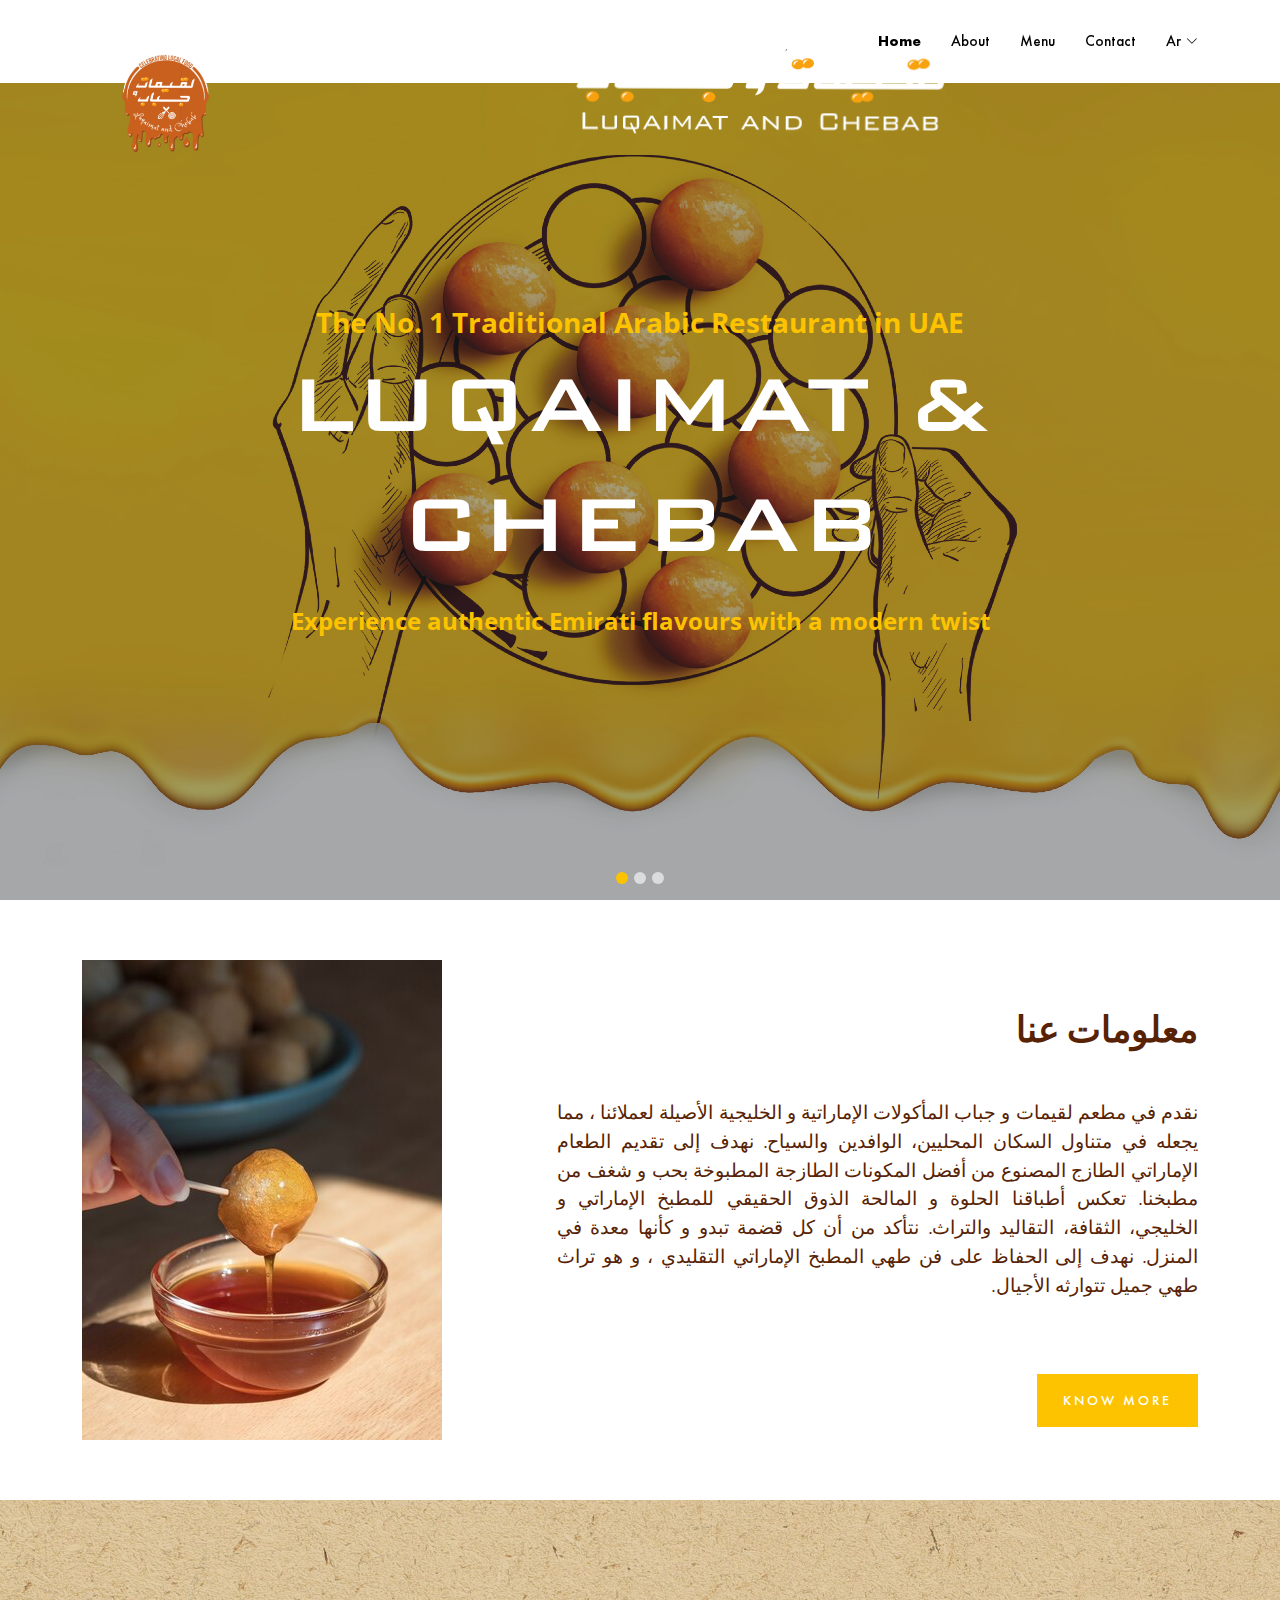
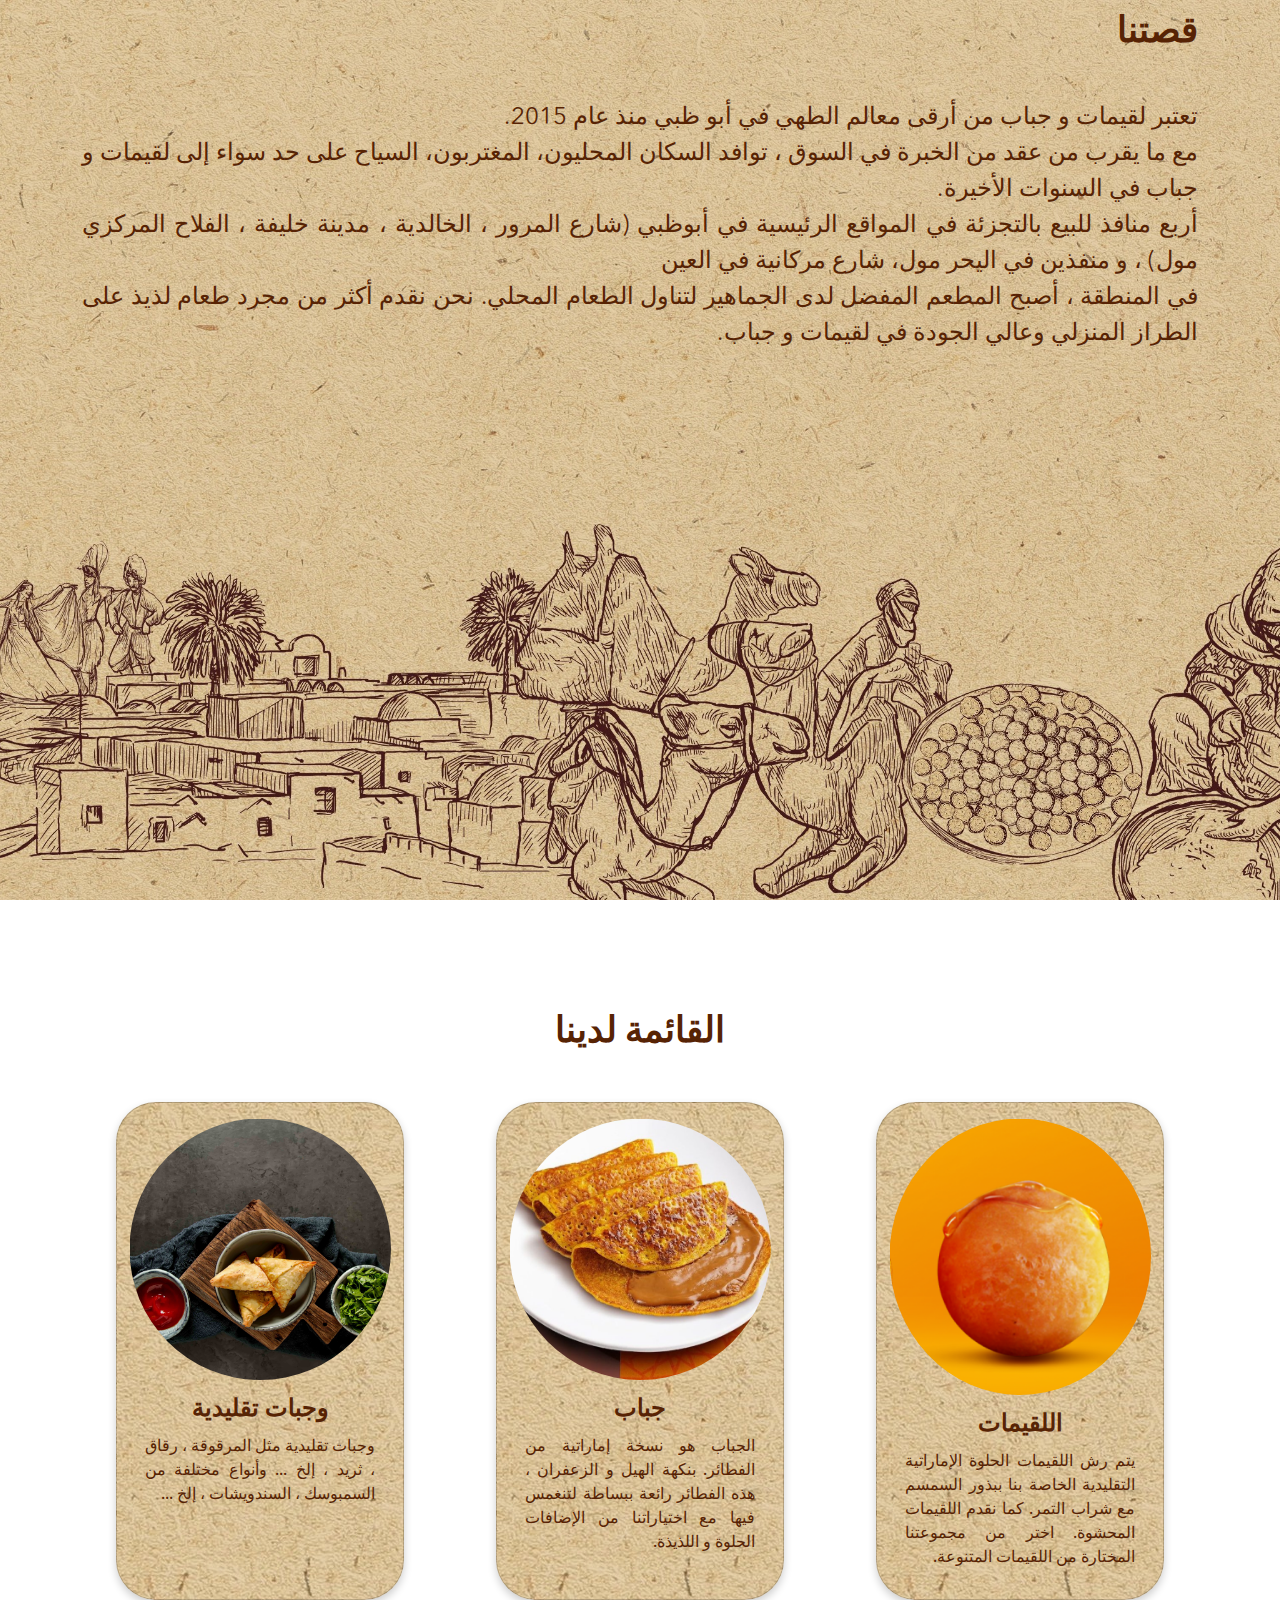
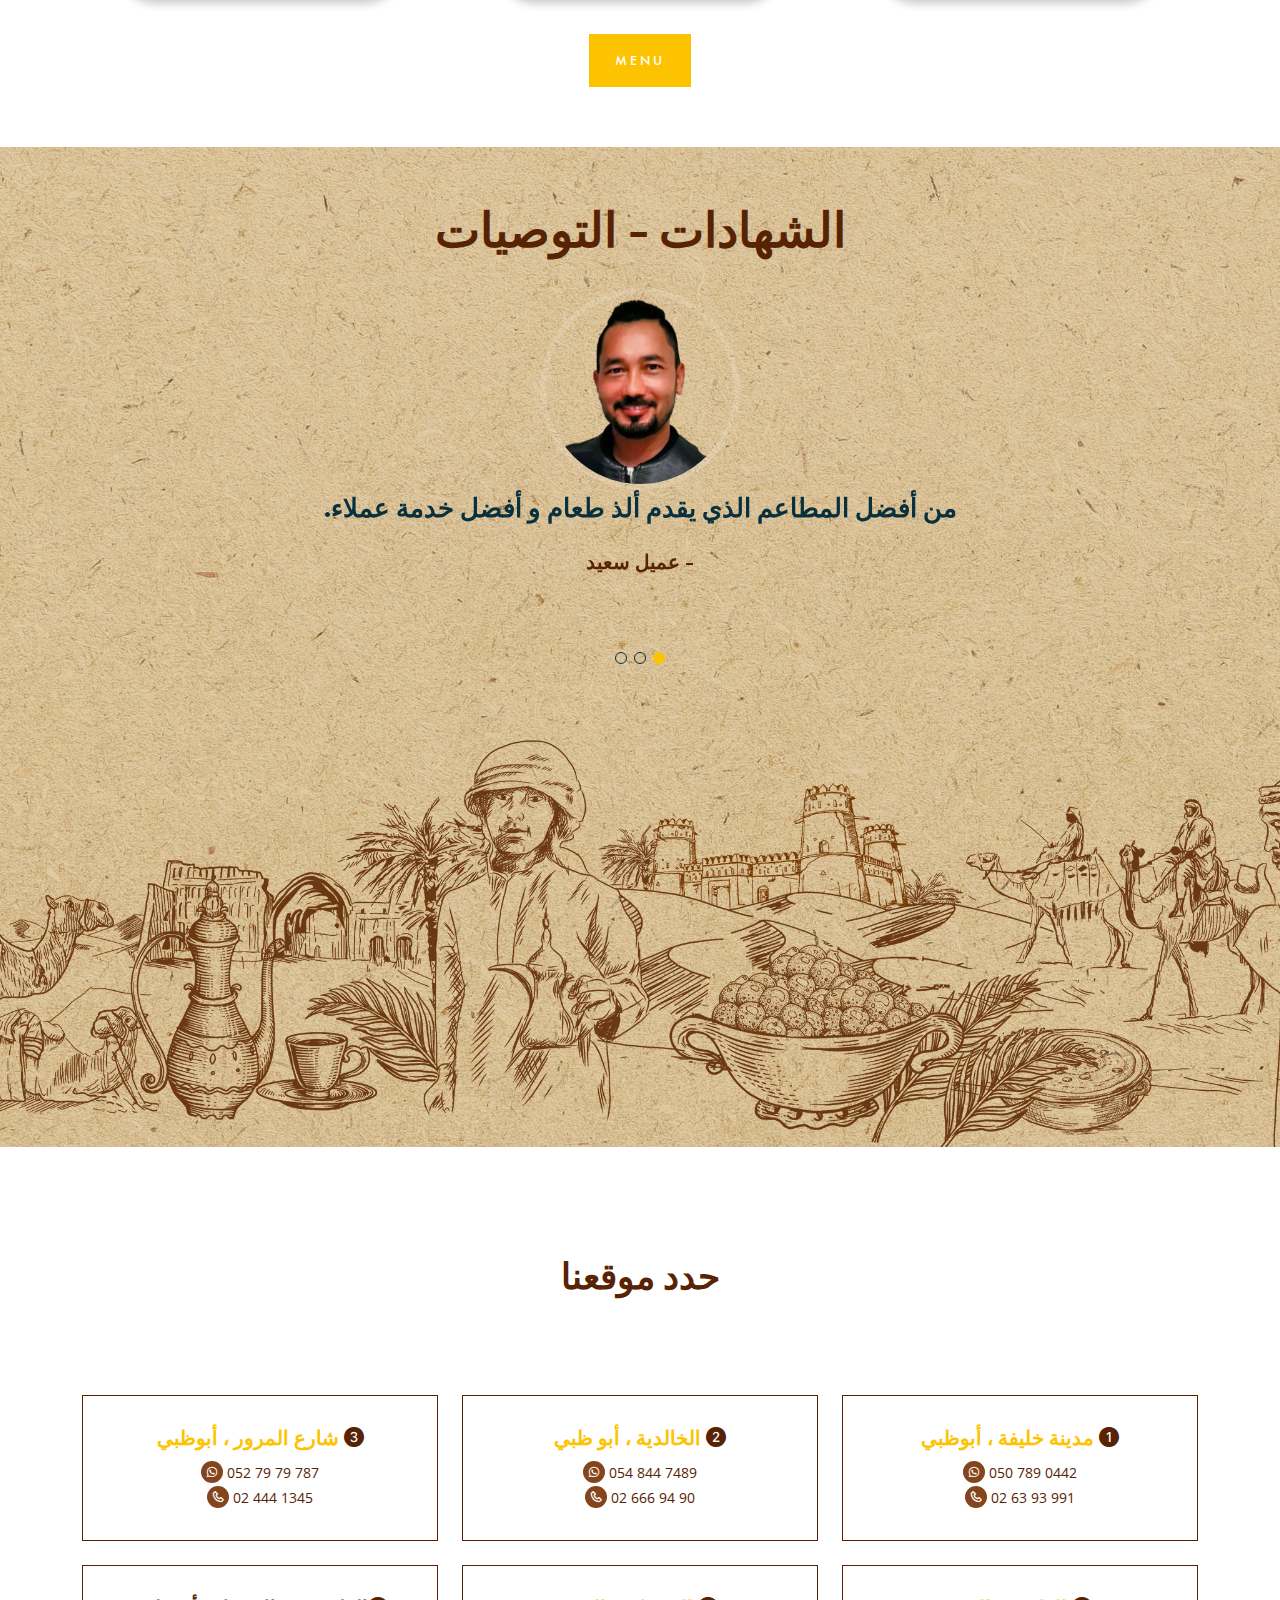
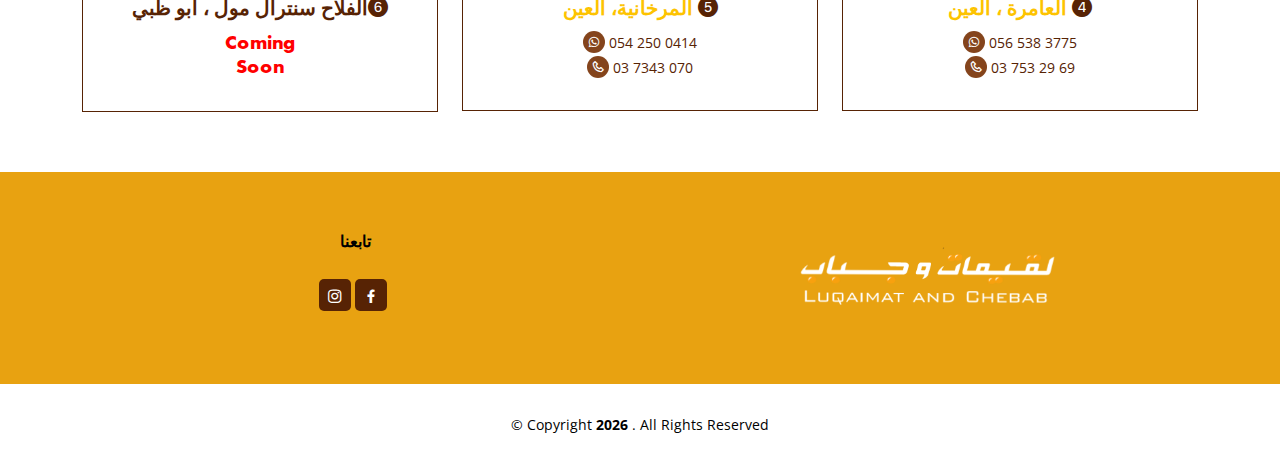
==== ar/index.html @ 60b5b709 "Add files via upload" ====
<!DOCTYPE html>
<html lang="en">

<head>
  <meta charset="utf-8">
  <meta content="width=device-width, initial-scale=1.0" name="viewport">

  <title>LUQAIMAT & CHEBAB</title>
  <meta content="" name="description">
  <meta content="" name="keywords">

  <!-- Favicons -->
  <link href="../assets/img/logo.png" rel="icon">
  <link href="../assets/img/logo.png" rel="apple-touch-icon">

  <!-- Google Fonts -->
  <link rel="stylesheet" href="../assets/css/font-awesome.min.css" type="text/css">
  <link href="https://fonts.googleapis.com/css?family=Open+Sans:300,300i,400,400i,600,600i,700,700i|Raleway:300,300i,400,400i,500,500i,600,600i,700,700i|Poppins:300,300i,400,400i,500,500i,600,600i,700,700i" rel="stylesheet">
  <link href="https://fonts.googleapis.com/css2?family=Great+Vibes&amp;display=swap" rel="stylesheet">
  <link rel="stylesheet" href="../assets/css/stylesheet.css" type="text/css">

  <!-- Vendor CSS Files -->
  <link href="../assets/vendor/animate.css/animate.min.css" rel="stylesheet">
  <link href="../assets/vendor/bootstrap/css/bootstrap.min.css" rel="stylesheet">
  <link href="../assets/vendor/bootstrap-icons/bootstrap-icons.css" rel="stylesheet">
  <link href="../assets/vendor/boxicons/css/boxicons.min.css" rel="stylesheet">
  <link href="../assets/vendor/glightbox/css/glightbox.min.css" rel="stylesheet">
  <link href="../assets/vendor/remixicon/remixicon.css" rel="stylesheet">
  <link href="../assets/vendor/swiper/swiper-bundle.min.css" rel="stylesheet">

  <!-- Template Main CSS File -->
  <link href="../assets/css/style.css" rel="stylesheet">


</head>

<body>

  <!-- ======= Header ======= -->
  <header id="header" class="fixed-top d-flex align-items-center">
    <div class="container d-flex align-items-center">

      <!--<h1 class="logo me-auto"><a href="index.html">Sailor</a></h1>
       Uncomment below if you prefer to use an image logo -->
      <a href="index.html" class="logo me-auto"><img src="../assets/img/logo.png" alt="" class="img-fluid"></a>
      <a href="index.html" class="logo logo-scroll me-auto"><img src="../assets/img/log2.png" alt="" class="img-fluid"></a>

      <nav id="navbar" class="navbar">
        <ul>
          <li><a class="nav-link scrollto active" href="#hero">Home</a></li>

          
          <li><a class="nav-link scrollto" href="#about">About</a></li>
          <li><a class="nav-link scrollto" href="#menu">Menu</a></li>
          <li><a class="nav-link scrollto" href="#contact">Contact</a></li>
          <li class="dropdown"><a href="#"><span>Ar</span> <i class="bi bi-chevron-down"></i></a>
            <ul>
              <li><a class="nav-link scrollto" href="../index.html">En</a></li>
              <!--<li><a class="nav-link scrollto" href="team.html">Team</a></li>
              <li><a class="nav-link scrollto" href="testimonials.html">Testimonials</a></li>

              <li class="dropdown"><a href="#"><span>Deep Drop Down</span> <i class="bi bi-chevron-right"></i></a>
                <ul>
                  <li><a class="nav-link scrollto" href="#">Deep Drop Down 1</a></li>
                  <li><a class="nav-link scrollto" href="#">Deep Drop Down 2</a></li>
                  <li><a class="nav-link scrollto" href="#">Deep Drop Down 3</a></li>
                  <li><a class="nav-link scrollto" href="#">Deep Drop Down 4</a></li>
                  <li><a class="nav-link scrollto" href="#">Deep Drop Down 5</a></li>
                </ul>
              </li>-->
            </ul>
          </li>

        </ul>
        <i class="bi bi-list mobile-nav-toggle"></i>
      </nav><!-- .navbar -->

    </div>
  </header><!-- End Header -->

  <!-- ======= Hero Section ======= -->
  <section id="hero">
    <div id="heroCarousel" data-bs-interval="5000" class="carousel slide carousel-fade" data-bs-ride="carousel">

      <ol class="carousel-indicators" id="hero-carousel-indicators"></ol>

      <div class="carousel-inner" role="listbox">

        <!-- Slide 1 -->
        <div class="carousel-item active" style="background-image: url(../assets/img/slide/slide-1.jpg)">
          <div class="carousel-container">
            <div class="container">
               <p class="animate__animated animate__fadeInUp p1">The No. 1 Traditional Arabic Restaurant in UAE</p>
              <h2 class="animate__animated animate__fadeInDown"  style="font-family: 'BankGothic Bold',sans-serif; font-weight:bolder;">LUQAIMAT & CHEBAB</h2>
              <p class="animate__animated animate__fadeInUp">Experience authentic Emirati flavours with a modern twist</p>
              <!--<h2 class="add text-center" style="font-size: 2.5rem; font-weight:bolder;">الاحتفال بالطعام المحلي<br>Celeberating the Local Food</h2>-->
            </div>
          </div>
        </div>

        <!-- Slide 2 -->
        <div class="carousel-item" style="background-image: url(../assets/img/slide/slide-2.jpg)">
          <div class="carousel-container">
            <div class="container">
               <p class="animate__animated animate__fadeInUp p1">The No.1 Traditional Sweet Destination in UAE</p>
               <h2 class="animate__animated animate__fadeInDown"  style="font-family: 'BankGothic Bold',sans-serif; font-weight:bolder;">LUQAIMAT & CHEBAB</h2>
              <p class="animate__animated animate__fadeInUp">Celebrate Local Food, every day</p>
              <!--<h2 class="add text-center" style="font-size: 2.5rem; font-weight:bolder; color: #d1560d;">الاحتفال بالطعام المحلي<br>Celeberating the Local Food</h2>-->
            </div>
          </div>
        </div>

        <!-- Slide 3 -->
        <div class="carousel-item" style="background-image: url(../assets/img/slide/slide-3.jpg)">
          <div class="carousel-container">
            <div class="container">
               <p class="animate__animated animate__fadeInUp p1">The No. 1 Traditional Arabic Restaurant in UAE</p>
              <h2 class="animate__animated animate__fadeInDown"  style="font-family: 'BankGothic Bold',sans-serif; font-weight:bolder;">LUQAIMAT & CHEBAB</h2>
              <p class="animate__animated animate__fadeInUp">Bite into the UAE’s delicious culinary treasures in a friendly and authentic ambience</p>
              <!--<h2 class="add" style="font-size: 2.5rem; font-weight:bolder;">الاحتفال بالطعام المحلي<br>Celeberating the Local Food</h2>-->
            </div>
          </div>
        </div>

      </div>

      <!--<a class="carousel-control-prev" href="#heroCarousel" role="button" data-bs-slide="prev">
        <span class="carousel-control-prev-icon bi bi-chevron-left" aria-hidden="true"></span>
      </a>

      <a class="carousel-control-next" href="#heroCarousel" role="button" data-bs-slide="next">
        <span class="carousel-control-next-icon bi bi-chevron-right" aria-hidden="true"></span>
      </a>-->

    </div>
  </section><!-- End Hero -->

  <main id="main">


    <!-- ======= About Section ======= -->
    <section id="about" class="about">
      <div class="container">

        <div class="row content">
          
          <div class="image col-xl-5 d-flex align-items-stretch justify-content-center justify-content-lg-start" data-aos="fade-right" data-aos-delay="100"><img src="../assets/img/che.jpg"></div>
          <div class="col-lg-7" dir="rtl">
            <h2 class="secondry">معلومات عنا</h2>
            <h3></h3>
            <p class="font-Av mb-5">
              نقدم في مطعم لقيمات و جباب المأكولات الإماراتية و الخليجية الأصيلة لعملائنا ، مما يجعله في متناول السكان المحليين، الوافدين والسياح. نهدف إلى تقديم الطعام الإماراتي الطازج المصنوع من أفضل المكونات الطازجة المطبوخة بحب و شغف من مطبخنا. تعكس أطباقنا الحلوة و المالحة الذوق الحقيقي للمطبخ الإماراتي و الخليجي، الثقافة، التقاليد والتراث. نتأكد من أن كل قضمة تبدو و كأنها معدة في المنزل. نهدف إلى الحفاظ على فن طهي المطبخ الإماراتي التقليدي ، و هو تراث طهي جميل تتوارثه الأجيال.
            </p>
            <br>
            <div class="story-btn"><a href="about.html" class="btn btn-primary">Know More</a></div>
          </div>
        </div>

      </div>
    </section><!-- End About Section -->
        <!-- ======= About Section ======= -->
    <section id="story" class="about">
      <div class="container">

        <div class="row content" style="font-family: 'Avenir Next LT Pro' !important;">
          
         
          <div class="col-lg-12" dir="rtl">
            <h2 class="secondry">قصتنا </h2>
            <h3></h3>
            <p class="font-Av" >
              تعتبر لقيمات و جباب من أرقى معالم الطهي في أبو ظبي منذ عام 2015. 
            </p>
            <p class="font-Av" >
              مع ما يقرب من عقد من الخبرة في السوق ، توافد السكان المحليون، المغتربون، السياح على حد سواء إلى لقيمات و جباب في السنوات الأخيرة. 
            </p>
            <p class="font-Av" >
              أربع منافذ للبيع بالتجزئة في المواقع الرئيسية في أبوظبي (شارع المرور ، الخالدية ، مدينة خليفة ، الفلاح المركزي مول) ، و منفذين في اليحر مول، شارع مركانية في العين
            </p>
            <p class="font-Av mb-5 last" >
              في المنطقة ، أصبح المطعم المفضل لدى الجماهير لتناول الطعام المحلي. نحن نقدم أكثر من مجرد طعام لذيذ على الطراز المنزلي وعالي الجودة في لقيمات و جباب. 
            </p>
          </div>
        </div>

      </div>
    </section><!-- End About Section -->

    

    <!-- ======= Services Section ======= -->
    <section id="menu" class="menu">
      <div class="container">

        <div class="row content text-center" dir="rtl">
          <h2 class="secondry text-center">القائمة لدينا</h2>
          <div class="card col-lg-4 col-md-6 " style="width: 18rem;margin-top:3%;margin-bottom:3%;text-align: justify; text-justify: inter-word;background: url('../assets/img/cbg.jpg');">
                        <img src="../assets/img/l2.png" class="card-img-top" alt="...">
                        <div class="card-body">
                            <h5 class="primary-title card-title">اللقيمات</h5>
                            <p class="card-text">يتم رش اللقيمات الحلوة الإماراتية التقليدية الخاصة بنا ببذور السمسم مع شراب التمر. كما نقدم اللقيمات المحشوة. اختر من مجموعتنا المختارة من اللقيمات المتنوعة.</p>
                        </div>
                    </div>
                    <div class="card col-lg-4 col-md-6 " style="width: 18rem;margin-top:3%;margin-bottom:3%;text-align: justify; text-justify: inter-word;background: url('../assets/img/cbg.jpg');">
                        <img src="../assets/img/l4.jpg" class="card-img-top" alt="...">
                        <div class="card-body">
                            <h5 class="primary-title card-title">جباب </h5>
                            <p class="card-text">الجباب هو نسخة إماراتية من الفطائر. بنكهة الهيل و الزعفران ، هذه الفطائر رائعة ببساطة لتنغمس فيها مع اختياراتنا من الإضافات الحلوة و اللذيذة.</p>
                        </div>
                    </div>
                    <div class="card col-lg-4 col-md-6 " style="width: 18rem;margin-top:3%;margin-bottom:3%;text-align: justify; text-justify: inter-word;background: url('../assets/img/cbg.jpg');">
                        <img src="../assets/img/l3.jpg" class="card-img-top" alt="...">
                        <div class="card-body">
                            <h5 class="primary-title card-title">وجبات تقليدية</h5>
                            <p class="card-text">وجبات تقليدية مثل المرقوقة ، رقاق ، ثريد ، إلخ ... وأنواع مختلفة من السمبوسك ، السندويشات ، إلخ ...</p>
                        </div>
                    </div>
                    <div class="story-btn"><a href="menu.pdf" class="btn btn-primary">Menu</a></div>
        </div>

      </div>
    </section><!-- End Services Section -->

    <!--Testimonial start here-->
         <section id="testimonials" class="Testimonial-block py-110" style="">
            <div class="container">
               <div class="row" dir="rtl">
                  <h2 class="text-center primary-title " style="padding-bottom: 1rem; font-size: 3rem;">الشهادات – التوصيات</h2>
                  <div class="col-lg-12 col-md-12">
                     <div id="carouselExampleIndicators" class="carousel slide" data-bs-ride="carousel">
                        <div class="carousel-inner">
                          <div class="carousel-item active">
                            <div class="testimonial-bar text-center wow slideInLeft">
                               <img style=" width: 200px; border-radius: 50%; border: 6px solid rgba(255, 255, 255, 0.15); margin: 0 auto;"src="../assets/img/testimonials/t1.png" class="testimonial-img" alt="">
                              <p class="reviewbar">من أفضل المطاعم الذي يقدم ألذ طعام و أفضل خدمة عملاء.</p>
                              <h6 class="review-name secondary font-Av"style="">– عميل سعيد</h6>
                            </div>
                          </div>
                          <div class="carousel-item">
                           <div class="testimonial-bar text-center wow slideInDown">
                              <img style=" width: 200px; border-radius: 50%; border: 6px solid rgba(255, 255, 255, 0.15); margin: 0 auto;"src="../assets/img/testimonials/t2.png" class="testimonial-img" alt="">
                             <p class="reviewbar">حاليا الأفضل في المدينة. لذيذ و شهي جداً. أشكركم على خدمتكم.</p>
                             <h6 class="review-name secondary font-Av"style="">– عميل سعيد</h6>
                           </div>
                         </div>
                         <div class="carousel-item">
                           <div class="testimonial-bar text-center wow slideInRight">
                              <img style=" width: 200px; border-radius: 50%; border: 6px solid rgba(255, 255, 255, 0.15); margin: 0 auto;"src="../assets/img/testimonials/t3.png" class="testimonial-img" alt="">
                             <p class="reviewbar">لقد استمتعت بكل قضمة من الوجبة الكاملة فيها. كان الطعام كله رائعًا ولكن اللقيمات كانت جيدة جدًا. </p>
                             <h6 class="review-name secondary font-Av"style="">– عميل سعيد</h6>
                           </div>
                         </div>
                        </div>
                        <div class="carousel-indicators">
                           <button type="button" data-bs-target="#carouselExampleIndicators" data-bs-slide-to="0" class="active" aria-current="true" aria-label="Slide 1"></button>
                           <button type="button" data-bs-target="#carouselExampleIndicators" data-bs-slide-to="1" aria-label="Slide 2"></button>
                           <button type="button" data-bs-target="#carouselExampleIndicators" data-bs-slide-to="2" aria-label="Slide 3"></button>
                         </div>
                     </div>
                  </div>
               </div>
            </div>
         </section>
         <!--Testimonial ends here-->
         <!--Contact section start here-->
         <section id="contact" class="contact py-130 ">
            <div class="container content">
             <h2 class="secondry text-center" dir="rtl">حدد موقعنا</h2>
              <div class="location-area location-three-area pt-100 pb-100 jarallax">
               <div class="container">
                <div class="row align-items-center">
                        
                 <div class="location-map text-center">
                        
                  <img src="../assets/img/map2.png" alt="images" loading="lazy">
                        
                 </div>
                </div>
               </div>
               </div>
              <div class="row" dir="rtl">
              
              <div class="col-lg-4 col-md-6 loc">
                <div class="info-box mt-4">
                  
                  <h3> <i class="bi bi-1-circle-fill"></i><a href="https://g.co/kgs/YSSGFh"> مدينة خليفة ، أبوظبي</a>  </h3>
                  <div dir="ltr"><a href="http://wa.me/9710507890442"><i class="bx bxl-whatsapp"></i> 050 789 0442</a></div>
                     <div dir="ltr"><a href="tel:02 63 93 991"><i class="bx bx-phone"></i> 02 63 93 991</a></div>
                </div>
              </div>
              <div class="col-lg-4 col-md-6 loc">
                <div class="info-box mt-4">
                  
                  <h3> <i class="bi bi-2-circle-fill"></i><a href="https://g.co/kgs/93PVRu">  الخالدية ، أبو ظبي </a> </h3>
                    <div dir="ltr"><a href="http://wa.me/9710548447489"><i class="bx bxl-whatsapp"></i> 054 844 7489</a></div>
                     <div dir="ltr"><a href="tel:02 666 94 90"><i class="bx bx-phone"></i> 02 666 94 90</a></div>
                </div>
              </div>
              <div class="col-lg-4 col-md-6 loc">
                <div class="info-box mt-4">
                  
                  <h3> <i class="bi bi-3-circle-fill"></i><a href="https://g.co/kgs/PSNAxJ"> شارع المرور ، أبوظبي</a> </h3>
                  <div dir="ltr"><a href="http://wa.me/9710527979787"><i class="bx bxl-whatsapp"></i> 052 79 79 787</a></div>
                     <div dir="ltr"><a href="tel:02 444 1345"><i class="bx bx-phone"></i> 02 444 1345</a></div>
                </div>
              </div>
              <div class="col-lg-4 col-md-6 loc">
                <div class="info-box mt-4">
                  
                  <h3> <i class="bi bi-4-circle-fill"></i><a href="https://g.co/kgs/gHLoz1">  العامرة ، العين</a> </h3>
                    <div dir="ltr"><a href="http://wa.me/9710565383775"><i class="bx bxl-whatsapp"></i> 056 538 3775</a></div>
                     <div dir="ltr"><a href="tel:03 753 29 69"><i class="bx bx-phone"></i> 03 753 29 69</a></div>
                </div>
              </div>
              <div class="col-lg-4 col-md-6 loc">
                <div class="info-box mt-4">
                  
                  <h3> <i class="bi bi-5-circle-fill"></i><a href="https://g.co/kgs/pycQu7"> المرخانية، العين</a> </h3>
                  <div dir="ltr"><a href="http://wa.me/9710542500414"><i class="bx bxl-whatsapp"></i> 054 250 0414</a></div>
                     <div dir="ltr"><a href="tel:03 7343 070"><i class="bx bx-phone"></i> 03 7343 070</a></div>
                </div>
              </div>
              <div class="col-lg-4 col-md-6 loc">
                <div class="info-box mt-4">
                  <h3> <i class="bi bi-6-circle-fill"></i>الفلاح سنترال مول ، أبو ظبي</h3>
                  <p style="color:red; font-weight: bolder;font-family: 'Futura PT'; font-size: 20px; padding-bottom: 3px;">Coming <br>Soon </p>
                </div>
              </div>
            </div>
          </div>

            </div>
         </section>
         <!--Contact section ends here-->

    

  </main><!-- End #main -->

<!-- ======= Footer ======= -->
  <footer id="footer">

    <div class="footer-top"  style="background:#e8a211">
      <div class="container">
        <div class="row" dir="rtl">

          <div class="col-lg-6 col-md-6 footer-contact text-center">
            <a href="#">
                <img class=" footimg" src="../assets/img/log2.png">
            </a>
          </div>

          <div class="col-lg-6 col-md-6 footer-links text-center">
            <h4 style="color: #000;">تابعنا</h4>
            <div class="social-media social-links mt-3 social-media d-md-flex align-items-center justify-content-center wow slideInLeft">
              <a href="https://www.facebook.com/luqaimatandchebab" class="facebook"><i class="bx bxl-facebook"></i></a>
              <a href="https://www.instagram.com/luqaimat_chebab_alain/" class="instagram"><i class="bx bxl-instagram"></i></a>
            </div>
          </div>

        </div>
      </div>
    </div>

    <div class="container footer-bottom clearfix text-center">
      <div class="copyright" style="color: #000;">
        &copy; Copyright <strong><span> <script>document.write(new Date().getFullYear())</script> </span></strong>. All Rights Reserved
      </div>
    </div>
  </footer><!-- End Footer -->

  <a href="#" class="back-to-top d-flex align-items-center justify-content-center"><i class="bi bi-arrow-up-short"></i></a>

  <!-- Vendor JS Files -->
  <script src="../assets/vendor/bootstrap/js/bootstrap.bundle.min.js"></script>
  <script src="../assets/vendor/glightbox/js/glightbox.min.js"></script>
  <script src="../assets/vendor/isotope-layout/isotope.pkgd.min.js"></script>
  <script src="../assets/vendor/swiper/swiper-bundle.min.js"></script>
  <script src="../assets/vendor/waypoints/noframework.waypoints.js"></script>
  <script src="../assets/vendor/php-email-form/validate.js"></script>

  <!-- Template Main JS File -->
  <script src="../assets/js/main.js"></script>

</body>

</html>
---- assets/css/stylesheet.css ----
@font-face {
    font-family: 'Futura PT';
    src: url('../../fonts/FuturaPT-Bold.eot');
    src: url('../../fonts/FuturaPT-Bold.eot#iefix') format('embedded-opentype'),
        url('../../fonts/FuturaPT-Bold.woff2') format('woff2'),
        url('../../fonts/FuturaPT-Bold.woff') format('woff'),
        url('../../fonts/FuturaPT-Bold.ttf') format('truetype');
    font-weight: bold;
    font-style: normal;
    font-display: swap;
}
@font-face {
    font-family: 'BankGothic Bold';
    src: url('../../fonts/BK/BankGothic Bold.ttf') format('truetype');
    font-weight: bolder;
    font-style: normal;
    font-display: swap;
}

@font-face {
    font-family: 'Futura PT';
    src: url('../../fonts/FuturaPT-BoldObl.eot');
    src: url('../../fonts/FuturaPT-BoldObl.eot#iefix') format('embedded-opentype'),
        url('../../fonts/FuturaPT-BoldObl.woff2') format('woff2'),
        url('../../fonts/FuturaPT-BoldObl.woff') format('woff'),
        url('../../fonts/FuturaPT-BoldObl.ttf') format('truetype');
    font-weight: bold;
    font-style: italic;
    font-display: swap;
}

@font-face {
    font-family: 'Futura PT Book';
    src: url('../../fonts/FuturaPT-Book.eot');
    src: url('../../fonts/FuturaPT-Book.eot#iefix') format('embedded-opentype'),
        url('../../fonts/FuturaPT-Book.woff2') format('woff2'),
        url('../../fonts/FuturaPT-Book.woff') format('woff'),
        url('../../fonts/FuturaPT-Book.ttf') format('truetype');
    font-weight: normal;
    font-style: normal;
    font-display: swap;
}

@font-face {
    font-family: 'Futura PT Cond';
    src: url('../../fonts/FuturaPTCond-BoldObl.eot');
    src: url('../../fonts/FuturaPTCond-BoldObl.eot#iefix') format('embedded-opentype'),
        url('../../fonts/FuturaPTCond-BoldObl.woff2') format('woff2'),
        url('../../fonts/FuturaPTCond-BoldObl.woff') format('woff'),
        url('../../fonts/FuturaPTCond-BoldObl.ttf') format('truetype');
    font-weight: bold;
    font-style: italic;
    font-display: swap;
}

@font-face {
    font-family: 'Futura PT Book';
    src: url('../../fonts/FuturaPT-BookObl.eot');
    src: url('../../fonts/FuturaPT-BookObl.eot#iefix') format('embedded-opentype'),
        url('../../fonts/FuturaPT-BookObl.woff2') format('woff2'),
        url('../../fonts/FuturaPT-BookObl.woff') format('woff'),
        url('../../fonts/FuturaPT-BookObl.ttf') format('truetype');
    font-weight: normal;
    font-style: italic;
    font-display: swap;
}

@font-face {
    font-family: 'Futura PT Cond';
    src: url('../../fonts/FuturaPTCond-Bold.eot');
    src: url('../../fonts/FuturaPTCond-Bold.eot#iefix') format('embedded-opentype'),
        url('../../fonts/FuturaPTCond-Bold.woff2') format('woff2'),
        url('../../fonts/FuturaPTCond-Bold.woff') format('woff'),
        url('../../fonts/FuturaPTCond-Bold.ttf') format('truetype');
    font-weight: bold;
    font-style: normal;
    font-display: swap;
}

@font-face {
    font-family: 'Futura PT Cond Book';
    src: url('../../fonts/FuturaPTCond-Book.eot');
    src: url('../../fonts/FuturaPTCond-Book.eot#iefix') format('embedded-opentype'),
        url('../../fonts/FuturaPTCond-Book.woff2') format('woff2'),
        url('../../fonts/FuturaPTCond-Book.woff') format('woff'),
        url('../../fonts/FuturaPTCond-Book.ttf') format('truetype');
    font-weight: normal;
    font-style: normal;
    font-display: swap;
}

@font-face {
    font-family: 'Futura PT Cond Book';
    src: url('../../fonts/FuturaPTCond-BookObl.eot');
    src: url('../../fonts/FuturaPTCond-BookObl.eot#iefix') format('embedded-opentype'),
        url('../../fonts/FuturaPTCond-BookObl.woff2') format('woff2'),
        url('../../fonts/FuturaPTCond-BookObl.woff') format('woff'),
        url('../../fonts/FuturaPTCond-BookObl.ttf') format('truetype');
    font-weight: normal;
    font-style: italic;
    font-display: swap;
}

@font-face {
    font-family: 'Futura PT Cond Extra';
    src: url('../../fonts/FuturaPTCond-ExtraBold.eot');
    src: url('../../fonts/FuturaPTCond-ExtraBold.eot#iefix') format('embedded-opentype'),
        url('../../fonts/FuturaPTCond-ExtraBold.woff2') format('woff2'),
        url('../../fonts/FuturaPTCond-ExtraBold.woff') format('woff'),
        url('../../fonts/FuturaPTCond-ExtraBold.ttf') format('truetype');
    font-weight: bold;
    font-style: normal;
    font-display: swap;
}

@font-face {
    font-family: 'Futura PT Cond Extra';
    src: url('../../fonts/FuturaPTCond-ExtraBoldObl.eot');
    src: url('../../fonts/FuturaPTCond-ExtraBoldObl.eot#iefix') format('embedded-opentype'),
        url('../../fonts/FuturaPTCond-ExtraBoldObl.woff2') format('woff2'),
        url('../../fonts/FuturaPTCond-ExtraBoldObl.woff') format('woff'),
        url('../../fonts/FuturaPTCond-ExtraBoldObl.ttf') format('truetype');
    font-weight: bold;
    font-style: italic;
    font-display: swap;
}

@font-face {
    font-family: 'Futura PT Cond';
    src: url('../../fonts/FuturaPTCond-Medium.eot');
    src: url('../../fonts/FuturaPTCond-Medium.eot#iefix') format('embedded-opentype'),
        url('../../fonts/FuturaPTCond-Medium.woff2') format('woff2'),
        url('../../fonts/FuturaPTCond-Medium.woff') format('woff'),
        url('../../fonts/FuturaPTCond-Medium.ttf') format('truetype');
    font-weight: 500;
    font-style: normal;
    font-display: swap;
}

@font-face {
    font-family: 'Futura PT Cond';
    src: url('../../fonts/FuturaPTCond-MediumObl.eot');
    src: url('../../fonts/FuturaPTCond-MediumObl.eot#iefix') format('embedded-opentype'),
        url('../../fonts/FuturaPTCond-MediumObl.woff2') format('woff2'),
        url('../../fonts/FuturaPTCond-MediumObl.woff') format('woff'),
        url('../../fonts/FuturaPTCond-MediumObl.ttf') format('truetype');
    font-weight: 500;
    font-style: italic;
    font-display: swap;
}

@font-face {
    font-family: 'Futura PT Demi';
    src: url('../../fonts/FuturaPT-DemiObl.eot');
    src: url('../../fonts/FuturaPT-DemiObl.eot#iefix') format('embedded-opentype'),
        url('../../fonts/FuturaPT-DemiObl.woff2') format('woff2'),
        url('../../fonts/FuturaPT-DemiObl.woff') format('woff'),
        url('../../fonts/FuturaPT-DemiObl.ttf') format('truetype');
    font-weight: 600;
    font-style: italic;
    font-display: swap;
}

@font-face {
    font-family: 'Futura PT Demi';
    src: url('../../fonts/FuturaPT-Demi.eot');
    src: url('../../fonts/FuturaPT-Demi.eot#iefix') format('embedded-opentype'),
        url('../../fonts/FuturaPT-Demi.woff2') format('woff2'),
        url('../../fonts/FuturaPT-Demi.woff') format('woff'),
        url('../../fonts/FuturaPT-Demi.ttf') format('truetype');
    font-weight: 600;
    font-style: normal;
    font-display: swap;
}

@font-face {
    font-family: 'Futura PT Extra';
    src: url('../../fonts/FuturaPT-ExtraBold.eot');
    src: url('../../fonts/FuturaPT-ExtraBold.eot#iefix') format('embedded-opentype'),
        url('../../fonts/FuturaPT-ExtraBold.woff2') format('woff2'),
        url('../../fonts/FuturaPT-ExtraBold.woff') format('woff'),
        url('../../fonts/FuturaPT-ExtraBold.ttf') format('truetype');
    font-weight: bold;
    font-style: normal;
    font-display: swap;
}

@font-face {
    font-family: 'Futura PT';
    src: url('../../fonts/FuturaPT-HeavyObl.eot');
    src: url('../../fonts/FuturaPT-HeavyObl.eot#iefix') format('embedded-opentype'),
        url('../../fonts/FuturaPT-HeavyObl.woff2') format('woff2'),
        url('../../fonts/FuturaPT-HeavyObl.woff') format('woff'),
        url('../../fonts/FuturaPT-HeavyObl.ttf') format('truetype');
    font-weight: 900;
    font-style: italic;
    font-display: swap;
}

@font-face {
    font-family: 'Futura PT Extra';
    src: url('../../fonts/FuturaPT-ExtraBoldObl.eot');
    src: url('../../fonts/FuturaPT-ExtraBoldObl.eot#iefix') format('embedded-opentype'),
        url('../../fonts/FuturaPT-ExtraBoldObl.woff2') format('woff2'),
        url('../../fonts/FuturaPT-ExtraBoldObl.woff') format('woff'),
        url('../../fonts/FuturaPT-ExtraBoldObl.ttf') format('truetype');
    font-weight: bold;
    font-style: italic;
    font-display: swap;
}

@font-face {
    font-family: 'Futura PT';
    src: url('../../fonts/FuturaPT-Heavy.eot');
    src: url('../../fonts/FuturaPT-Heavy.eot#iefix') format('embedded-opentype'),
        url('../../fonts/FuturaPT-Heavy.woff2') format('woff2'),
        url('../../fonts/FuturaPT-Heavy.woff') format('woff'),
        url('../../fonts/FuturaPT-Heavy.ttf') format('truetype');
    font-weight: 900;
    font-style: normal;
    font-display: swap;
}

@font-face {
    font-family: 'Futura PT';
    src: url('../../fonts/FuturaPT-Light.eot');
    src: url('../../fonts/FuturaPT-Light.eot#iefix') format('embedded-opentype'),
        url('../../fonts/FuturaPT-Light.woff2') format('woff2'),
        url('../../fonts/FuturaPT-Light.woff') format('woff'),
        url('../../fonts/FuturaPT-Light.ttf') format('truetype');
    font-weight: 300;
    font-style: normal;
    font-display: swap;
}

@font-face {
    font-family: 'Futura PT';
    src: url('../../fonts/FuturaPT-LightObl.eot');
    src: url('../../fonts/FuturaPT-LightObl.eot#iefix') format('embedded-opentype'),
        url('../../fonts/FuturaPT-LightObl.woff2') format('woff2'),
        url('../../fonts/FuturaPT-LightObl.woff') format('woff'),
        url('../../fonts/FuturaPT-LightObl.ttf') format('truetype');
    font-weight: 300;
    font-style: italic;
    font-display: swap;
}

@font-face {
    font-family: 'Futura PT';
    src: url('../../fonts/FuturaPT-MediumObl.eot');
    src: url('../../fonts/FuturaPT-MediumObl.eot#iefix') format('embedded-opentype'),
        url('../../fonts/FuturaPT-MediumObl.woff2') format('woff2'),
        url('../../fonts/FuturaPT-MediumObl.woff') format('woff'),
        url('../../fonts/FuturaPT-MediumObl.ttf') format('truetype');
    font-weight: 500;
    font-style: italic;
    font-display: swap;
}

@font-face {
    font-family: 'Futura PT';
    src: url('../../fonts/FuturaPT-Medium.eot');
    src: url('../../fonts/FuturaPT-Medium.eot#iefix') format('embedded-opentype'),
        url('../../fonts/FuturaPT-Medium.woff2') format('woff2'),
        url('../../fonts/FuturaPT-Medium.woff') format('woff'),
        url('../../fonts/FuturaPT-Medium.ttf') format('truetype');
    font-weight: 500;
    font-style: normal;
    font-display: swap;
}

@font-face {
    font-family: 'Avenir LT Std';
    src: url('../../fonts/AvenirLTStd-MediumOblique.woff2') format('woff2'),
        url('../../fonts/AvenirLTStd-MediumOblique.woff') format('woff');
    font-weight: 500;
    font-style: italic;
    font-display: swap;
}

@font-face {
    font-family: 'Avenir LT Std';
    src: url('../../fonts/AvenirLTStd-Light.woff2') format('woff2'),
        url('../../fonts/AvenirLTStd-Light.woff') format('woff');
    font-weight: 300;
    font-style: normal;
    font-display: swap;
}

@font-face {
    font-family: 'Avenir LT Std';
    src: url('../../fonts/AvenirLTStd-Medium.woff2') format('woff2'),
        url('../../fonts/AvenirLTStd-Medium.woff') format('woff');
    font-weight: 500;
    font-style: normal;
    font-display: swap;
}

@font-face {
    font-family: 'Avenir LT Std';
    src: url('../../fonts/AvenirLTStd-LightOblique.woff2') format('woff2'),
        url('../../fonts/AvenirLTStd-LightOblique.woff') format('woff');
    font-weight: 300;
    font-style: italic;
    font-display: swap;
}

@font-face {
    font-family: 'Avenir LT Std';
    src: url('../../fonts/AvenirLTStd-Oblique.woff2') format('woff2'),
        url('../../fonts/AvenirLTStd-Oblique.woff') format('woff');
    font-weight: normal;
    font-style: italic;
    font-display: swap;
}

@font-face {
    font-family: 'Avenir Next LT Pro';
    src: url('../../fonts/AvenirNextLTPro-Regular.woff2') format('woff2'),
        url('../../fonts/AvenirNextLTPro-Regular.woff') format('woff');
    font-weight: normal;
    font-style: normal;
    font-display: swap;
}

@font-face {
    font-family: 'Avenir LT Std';
    src: url('../../fonts/AvenirLTStd-Roman.woff2') format('woff2'),
        url('../../fonts/AvenirLTStd-Roman.woff') format('woff');
    font-weight: normal;
    font-style: normal;
    font-display: swap;
}

@font-face {
    font-family: 'Avenir Next LT Pro';
    src: url('../../fonts/AvenirNextLTPro-Bold.woff2') format('woff2'),
        url('../../fonts/AvenirNextLTPro-Bold.woff') format('woff');
    font-weight: bold;
    font-style: normal;
    font-display: swap;
}

@font-face {
    font-family: 'Avenir LT Std';
    src: url('../../fonts/AvenirLTStd-Book.woff2') format('woff2'),
        url('../../fonts/AvenirLTStd-Book.woff') format('woff');
    font-weight: normal;
    font-style: normal;
    font-display: swap;
}

@font-face {
    font-family: 'Avenir Next LT Pro';
    src: url('../../fonts/AvenirNextLTPro-It.woff2') format('woff2'),
        url('../../fonts/AvenirNextLTPro-It.woff') format('woff');
    font-weight: normal;
    font-style: italic;
    font-display: swap;
}

@font-face {
    font-family: 'Avenir LT Std';
    src: url('../../fonts/AvenirLTStd-BookOblique.woff2') format('woff2'),
        url('../../fonts/AvenirLTStd-BookOblique.woff') format('woff');
    font-weight: normal;
    font-style: italic;
    font-display: swap;
}

@font-face {
    font-family: 'AvantGarde LT';
    src: url('../../fonts/AvantGardeLT-ExtraLight.woff2') format('woff2'),
        url('../../fonts/AvantGardeLT-ExtraLight.woff') format('woff');
    font-weight: 200;
    font-style: normal;
    font-display: swap;
}
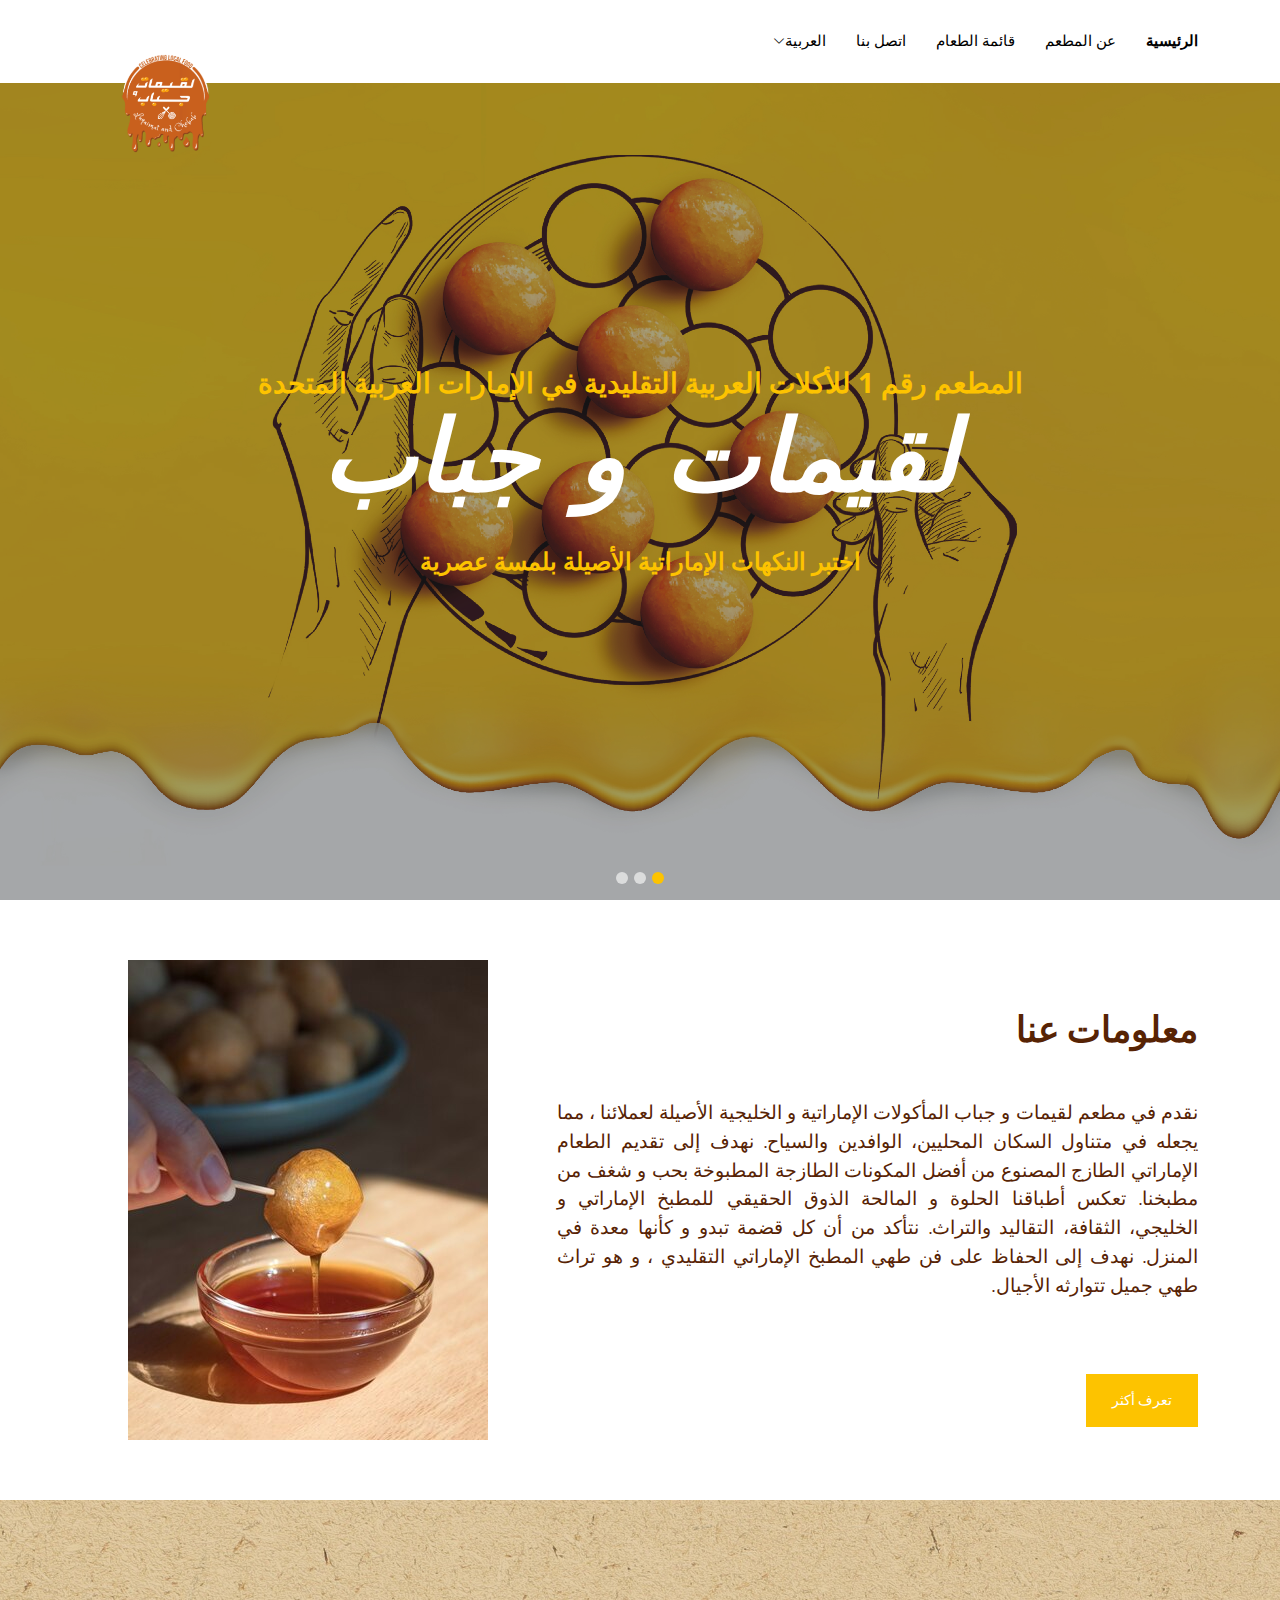
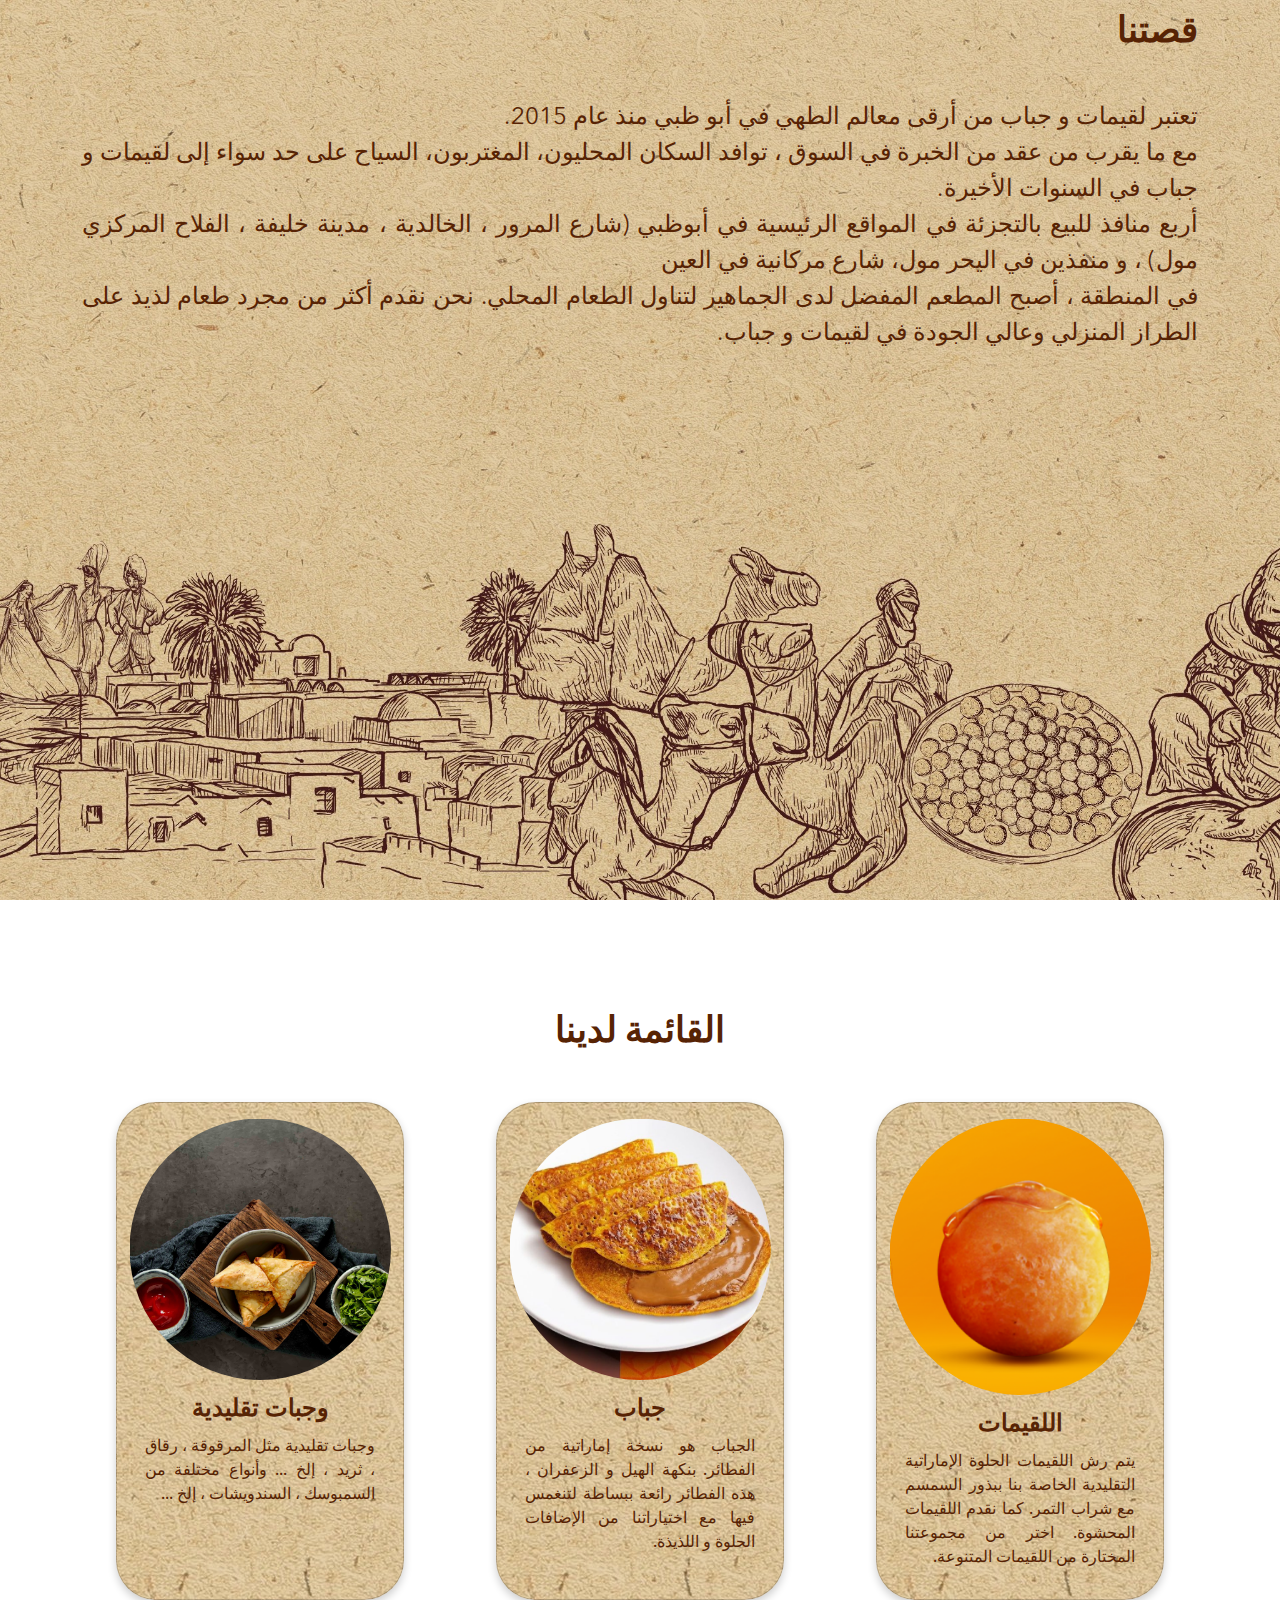
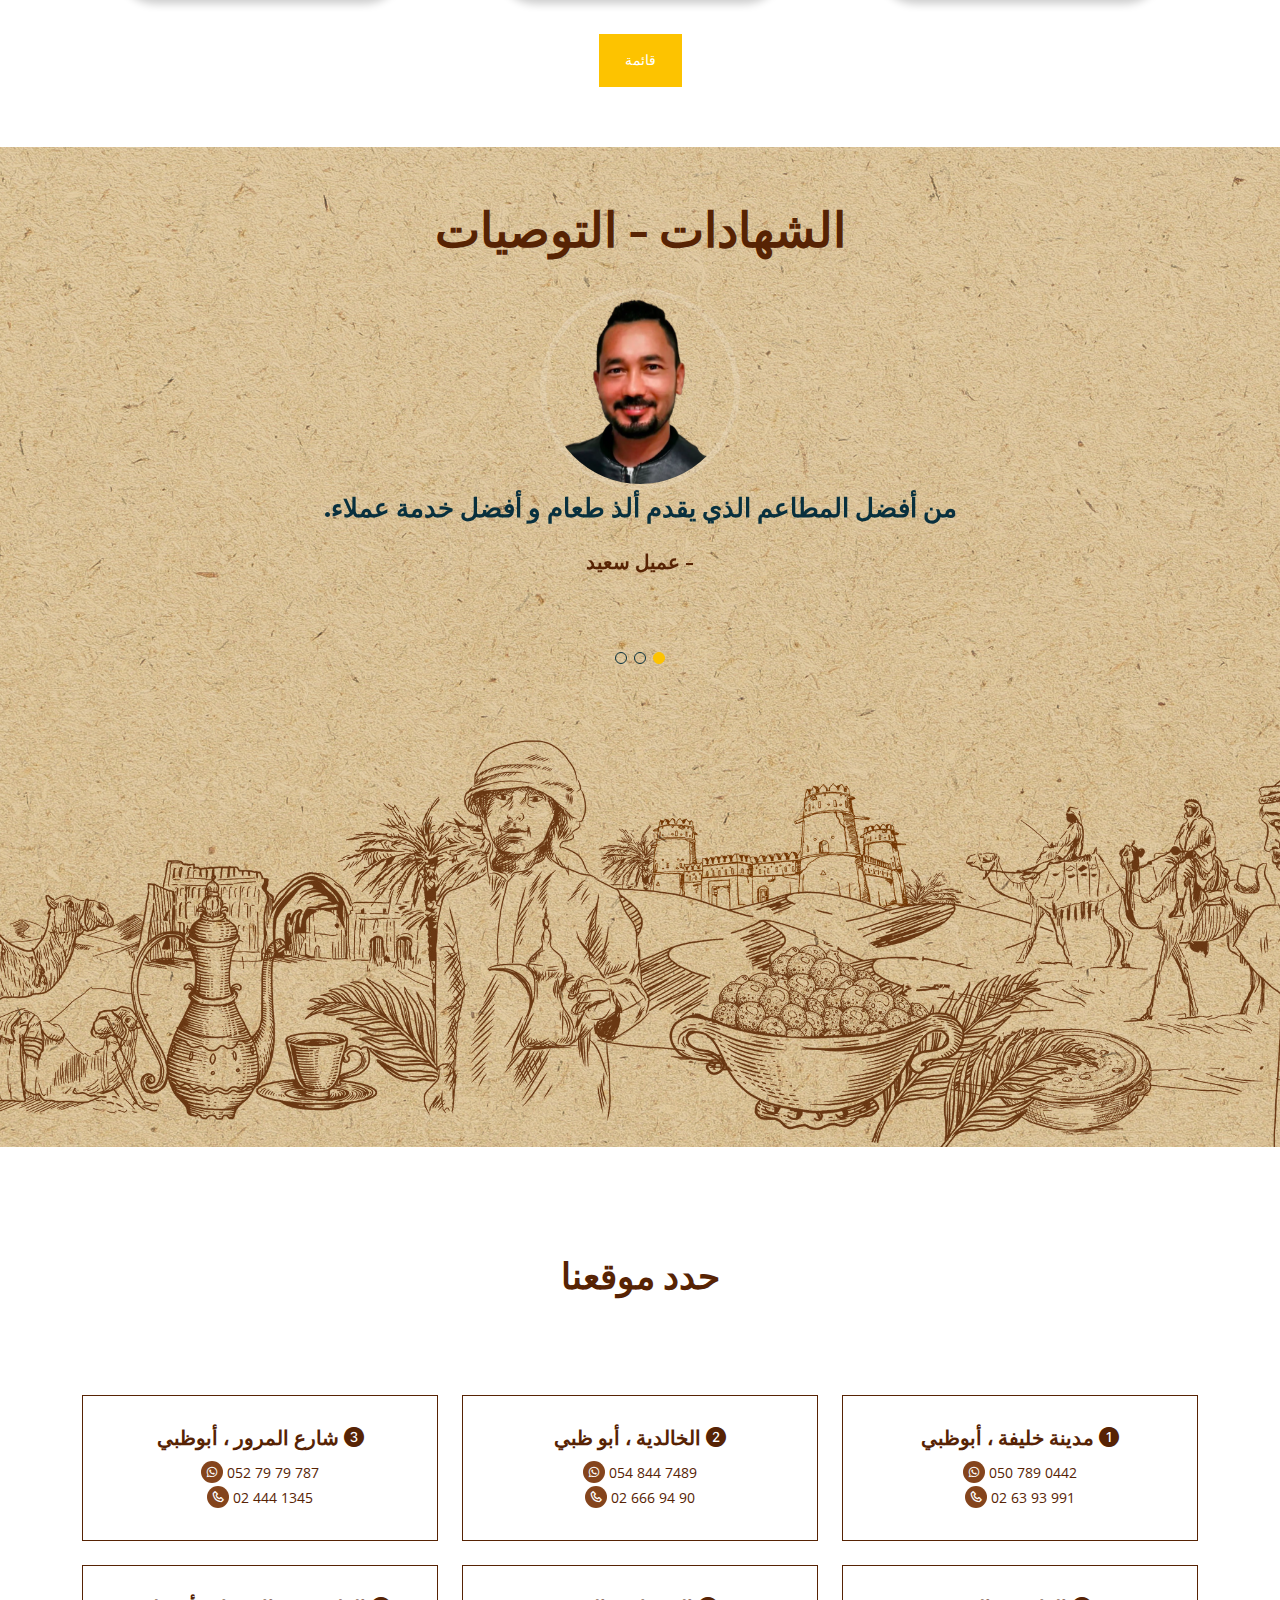
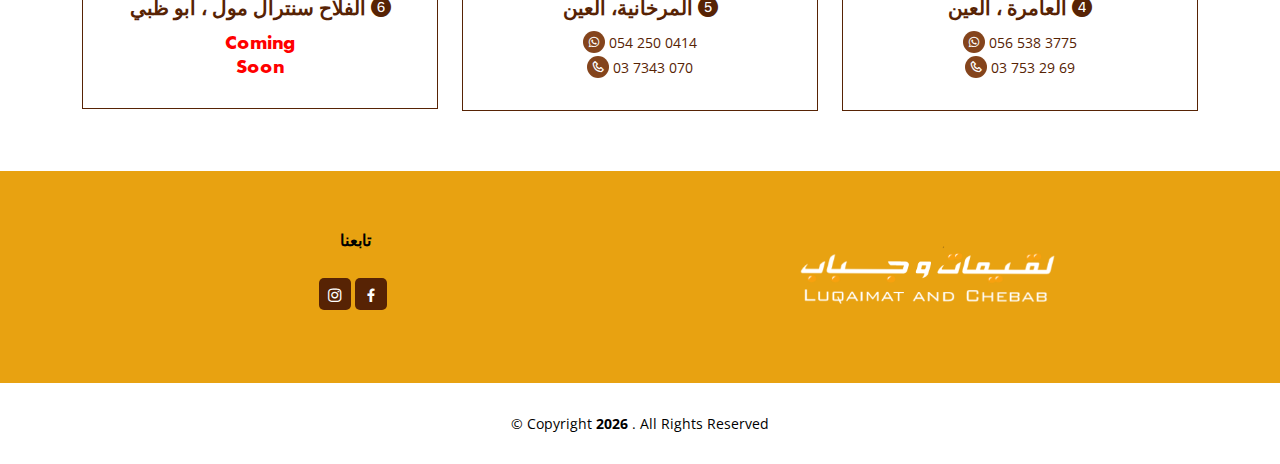
==== commit 0f44778c: "Add files via upload" ====
--- a/ar/index.html
+++ b/ar/index.html
@@ -1,16 +1,16 @@
 <!DOCTYPE html>
-<html lang="en">
-
-<head>
+<html lang="ar">
+
+<head dir="rtl">
   <meta charset="utf-8">
   <meta content="width=device-width, initial-scale=1.0" name="viewport">
 
-  <title>LUQAIMAT & CHEBAB</title>
+  <title>لقيمات و جباب</title>
   <meta content="" name="description">
   <meta content="" name="keywords">
 
   <!-- Favicons -->
-  <link href="../assets/img/logo.png" rel="icon">
+  <link dir="rtl" href="../assets/img/logo.png" rel="icon">
   <link href="../assets/img/logo.png" rel="apple-touch-icon">
 
   <!-- Google Fonts -->
@@ -45,15 +45,15 @@
       <a href="index.html" class="logo me-auto"><img src="../assets/img/logo.png" alt="" class="img-fluid"></a>
       <a href="index.html" class="logo logo-scroll me-auto"><img src="../assets/img/log2.png" alt="" class="img-fluid"></a>
 
-      <nav id="navbar" class="navbar">
+      <nav dir="rtl" id="navbar" class="navbar">
         <ul>
-          <li><a class="nav-link scrollto active" href="#hero">Home</a></li>
+          <li><a class="nav-link scrollto active" href="#hero">الرئيسية</a></li>
 
           
-          <li><a class="nav-link scrollto" href="#about">About</a></li>
-          <li><a class="nav-link scrollto" href="#menu">Menu</a></li>
-          <li><a class="nav-link scrollto" href="#contact">Contact</a></li>
-          <li class="dropdown"><a href="#"><span>Ar</span> <i class="bi bi-chevron-down"></i></a>
+          <li><a class="nav-link scrollto" href="#about">عن المطعم</a></li>
+          <li><a class="nav-link scrollto" href="#menu">قائمة الطعام</a></li>
+          <li><a class="nav-link scrollto" href="#contact">اتصل بنا</a></li>
+          <li class="dropdown"><a href="#"><span>العربية</span> <i class="bi bi-chevron-down"></i></a>
             <ul>
               <li><a class="nav-link scrollto" href="../index.html">En</a></li>
               <!--<li><a class="nav-link scrollto" href="team.html">Team</a></li>
@@ -82,17 +82,17 @@
   <section id="hero">
     <div id="heroCarousel" data-bs-interval="5000" class="carousel slide carousel-fade" data-bs-ride="carousel">
 
-      <ol class="carousel-indicators" id="hero-carousel-indicators"></ol>
+      <ol dir="rtl" class="carousel-indicators" id="hero-carousel-indicators"></ol>
 
       <div class="carousel-inner" role="listbox">
 
         <!-- Slide 1 -->
         <div class="carousel-item active" style="background-image: url(../assets/img/slide/slide-1.jpg)">
           <div class="carousel-container">
-            <div class="container">
-               <p class="animate__animated animate__fadeInUp p1">The No. 1 Traditional Arabic Restaurant in UAE</p>
-              <h2 class="animate__animated animate__fadeInDown"  style="font-family: 'BankGothic Bold',sans-serif; font-weight:bolder;">LUQAIMAT & CHEBAB</h2>
-              <p class="animate__animated animate__fadeInUp">Experience authentic Emirati flavours with a modern twist</p>
+            <div class="container" dir="rtl">
+               <p class="animate__animated animate__fadeInUp p1">المطعم رقم 1 للأكلات العربية التقليدية في الإمارات العربية المتحدة</p>
+              <h2 class="animate__animated animate__fadeInDown"  style="font-family: 'BankGothic Bold',sans-serif; font-weight:bolder;"><i>لقيمات و جباب</i></h2>
+              <p class="animate__animated animate__fadeInUp"> اختبر النكهات الإماراتية الأصيلة بلمسة عصرية</p>
               <!--<h2 class="add text-center" style="font-size: 2.5rem; font-weight:bolder;">الاحتفال بالطعام المحلي<br>Celeberating the Local Food</h2>-->
             </div>
           </div>
@@ -100,11 +100,11 @@
 
         <!-- Slide 2 -->
         <div class="carousel-item" style="background-image: url(../assets/img/slide/slide-2.jpg)">
-          <div class="carousel-container">
+          <div class="carousel-container" dir="rtl">
             <div class="container">
-               <p class="animate__animated animate__fadeInUp p1">The No.1 Traditional Sweet Destination in UAE</p>
-               <h2 class="animate__animated animate__fadeInDown"  style="font-family: 'BankGothic Bold',sans-serif; font-weight:bolder;">LUQAIMAT & CHEBAB</h2>
-              <p class="animate__animated animate__fadeInUp">Celebrate Local Food, every day</p>
+               <p class="animate__animated animate__fadeInUp p1">الوجهة رقم 1 للحلويات التقليدية في الإمارات العربية المتحدة</p>
+               <h2 class="animate__animated animate__fadeInDown"  style="font-family: 'BankGothic Bold',sans-serif; font-weight:bolder;">لقيمات و جباب</h2>
+              <p class="animate__animated animate__fadeInUp">احتفل بالأطعمة المحلية ، كل يوم.</p>
               <!--<h2 class="add text-center" style="font-size: 2.5rem; font-weight:bolder; color: #d1560d;">الاحتفال بالطعام المحلي<br>Celeberating the Local Food</h2>-->
             </div>
           </div>
@@ -112,11 +112,11 @@
 
         <!-- Slide 3 -->
         <div class="carousel-item" style="background-image: url(../assets/img/slide/slide-3.jpg)">
-          <div class="carousel-container">
+          <div class="carousel-container" dir="rtl">
             <div class="container">
-               <p class="animate__animated animate__fadeInUp p1">The No. 1 Traditional Arabic Restaurant in UAE</p>
-              <h2 class="animate__animated animate__fadeInDown"  style="font-family: 'BankGothic Bold',sans-serif; font-weight:bolder;">LUQAIMAT & CHEBAB</h2>
-              <p class="animate__animated animate__fadeInUp">Bite into the UAE’s delicious culinary treasures in a friendly and authentic ambience</p>
+               <p class="animate__animated animate__fadeInUp p1">المطعم رقم 1 للأكلات العربية التقليدية في الإمارات العربية المتحدة</p>
+              <h2 class="animate__animated animate__fadeInDown"  style="font-family: 'BankGothic Bold',sans-serif; font-weight:bolder;">لقيمات و جباب</h2>
+              <p class="animate__animated animate__fadeInUp">تذوق نكهة اللقيمات التي لا تُنسى في كنوز الطهي اللذيذة في دولة الإمارات العربية المتحدة في أجواء ودية وأصيلة</p>
               <!--<h2 class="add" style="font-size: 2.5rem; font-weight:bolder;">الاحتفال بالطعام المحلي<br>Celeberating the Local Food</h2>-->
             </div>
           </div>
@@ -144,7 +144,7 @@
 
         <div class="row content">
           
-          <div class="image col-xl-5 d-flex align-items-stretch justify-content-center justify-content-lg-start" data-aos="fade-right" data-aos-delay="100"><img src="../assets/img/che.jpg"></div>
+          <div class="image col-xl-5 d-flex align-items-stretch justify-content-center text-center" data-aos="fade-right" data-aos-delay="100"><img src="../assets/img/che.jpg"></div>
           <div class="col-lg-7" dir="rtl">
             <h2 class="secondry">معلومات عنا</h2>
             <h3></h3>
@@ -152,7 +152,7 @@
               نقدم في مطعم لقيمات و جباب المأكولات الإماراتية و الخليجية الأصيلة لعملائنا ، مما يجعله في متناول السكان المحليين، الوافدين والسياح. نهدف إلى تقديم الطعام الإماراتي الطازج المصنوع من أفضل المكونات الطازجة المطبوخة بحب و شغف من مطبخنا. تعكس أطباقنا الحلوة و المالحة الذوق الحقيقي للمطبخ الإماراتي و الخليجي، الثقافة، التقاليد والتراث. نتأكد من أن كل قضمة تبدو و كأنها معدة في المنزل. نهدف إلى الحفاظ على فن طهي المطبخ الإماراتي التقليدي ، و هو تراث طهي جميل تتوارثه الأجيال.
             </p>
             <br>
-            <div class="story-btn"><a href="about.html" class="btn btn-primary">Know More</a></div>
+            <div class="story-btn"><a href="about.html" class="btn btn-primary">تعرف أكثر</a></div>
           </div>
         </div>
 
@@ -215,7 +215,7 @@
                             <p class="card-text">وجبات تقليدية مثل المرقوقة ، رقاق ، ثريد ، إلخ ... وأنواع مختلفة من السمبوسك ، السندويشات ، إلخ ...</p>
                         </div>
                     </div>
-                    <div class="story-btn"><a href="menu.pdf" class="btn btn-primary">Menu</a></div>
+                    <div class="story-btn"><a href="menu.pdf" class="btn btn-primary">قائمة</a></div>
         </div>
 
       </div>
@@ -322,8 +322,8 @@
               </div>
               <div class="col-lg-4 col-md-6 loc">
                 <div class="info-box mt-4">
-                  <h3> <i class="bi bi-6-circle-fill"></i>الفلاح سنترال مول ، أبو ظبي</h3>
-                  <p style="color:red; font-weight: bolder;font-family: 'Futura PT'; font-size: 20px; padding-bottom: 3px;">Coming <br>Soon </p>
+                  <h3> <i class="bi bi-6-circle-fill"></i> الفلاح سنترال مول ، أبو ظبي</h3>
+                  <p style="color:red; font-weight: bolder;font-family: 'Futura PT'; font-size: 20px; padding-bottom: px;">Coming <br>Soon </p>
                 </div>
               </div>
             </div>
--- a/assets/css/style.css
+++ b/assets/css/style.css
@@ -104,6 +104,14 @@
   margin-top: -15px;
 
 }
+#header .logo-scroll img {
+  max-height: 150px;
+  position: absolute;
+  margin-top: -15px;
+  visibility: hidden;
+
+}
+
 
 /*--------------------------------------------------------------
 # Navigation Menu
@@ -628,7 +636,7 @@
 .breadcrumbs {
   padding: 18px 0;
   background: #f8f9fa;
-  min-height: 40px;
+  min-height: 80px;
   margin-top: 80px;
 }
 
@@ -745,10 +753,11 @@
   font-size: 1.2rem;
 }
 .about .image {
-  background-image: url('../img/luq.jpg') center center no-repeat;
+  background-image: url('assets/img/che.jpg') center center no-repeat;
   background-size: cover;
-  min-height: 5rem;
-}
+  min-height: 400px;
+}
+
 /*--buttons--*/
 .btn {
     padding: 15px 25px;
@@ -1283,17 +1292,15 @@
   margin-bottom: 40px;
   text-transform: uppercase;
 }
-.bx-phone{
+.bx-phone ,.bxl-whatsapp {
    color: #fff;
    background-color: #84441c;
    border-radius: 50%;
    padding: 4px;
 }
-.bxl-whatsapp{
+.bi-1-circle{
    color: #fff;
    background-color: #84441c;
-   border-radius: 50%;
-   padding: 4px;
 }
 .location-area {
   background-image: url(../images/map.png);
@@ -1521,12 +1528,21 @@
 }
 
 
- .info-box h3 {
+ .info-box h3  {
   font-size: 20px;
   color: #572304;
   font-weight: 700;
   margin: 10px 0;
 }
+ .info-box h3 a{
+  font-size: 20px;
+  color: #572304;
+  font-weight: 700;
+  margin: 10px 0;
+}
+ .info-box h3 a:hover{
+ color: #e6b40b;
+}
 
  .info-box div a{
   padding: 0;
@@ -1534,6 +1550,9 @@
   font-size: 14px;
   margin-bottom: 0;
   color: #572304;
+}
+ .info-box div a:hover{
+  color: #e6b40b;
 }
  .info-box p{
   padding: 0;
@@ -1666,6 +1685,24 @@
     transform: rotate(360deg);
   }
 }
+#form-message-warning, #form-message-success {
+  display: none; }
+
+#form-message-warning {
+  color: red; }
+
+#form-message-success {
+  color: #28a745;
+  font-size: 20px;
+  font-weight: 700; }
+
+.submitting {
+  float: left;
+  width: 100%;
+  padding: 10px 0;
+  display: none;
+  font-size: 16px;
+  font-weight: 500; }
 
 /*--------------------------------------------------------------
 # Blog
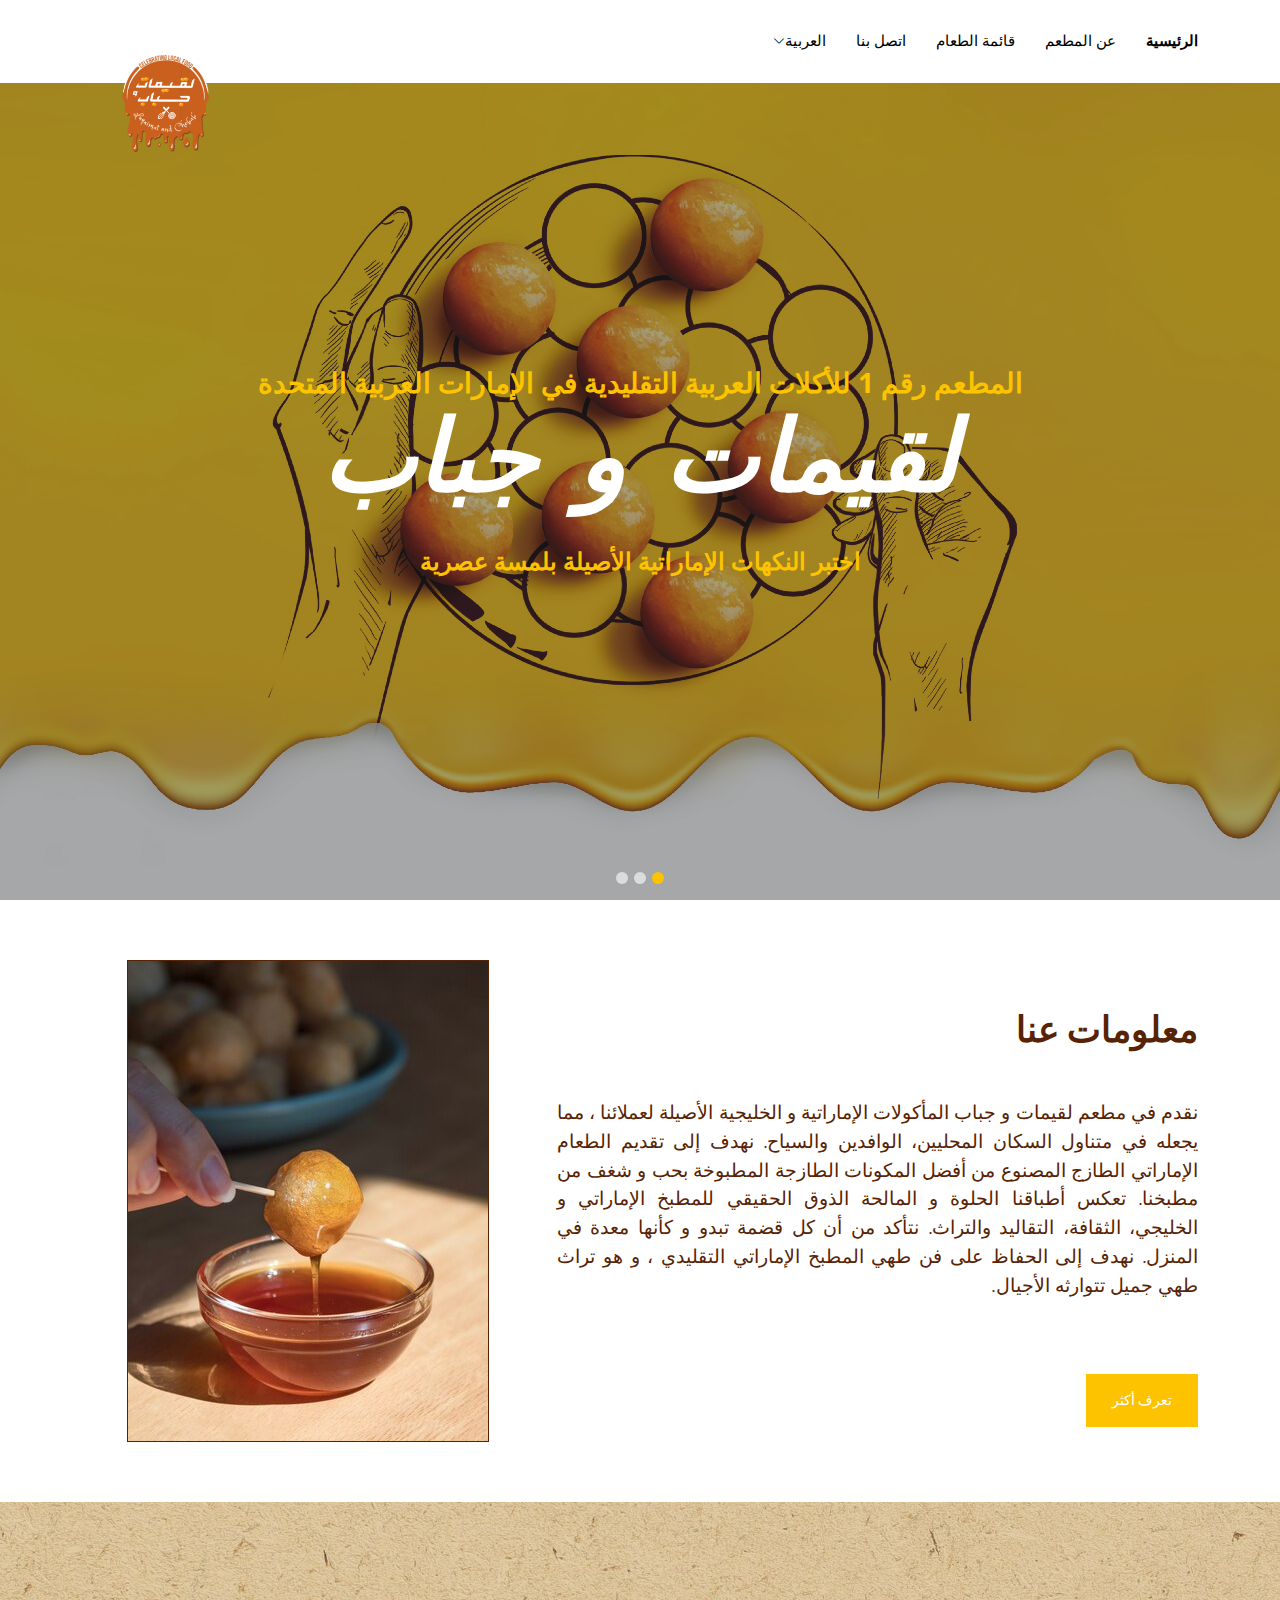
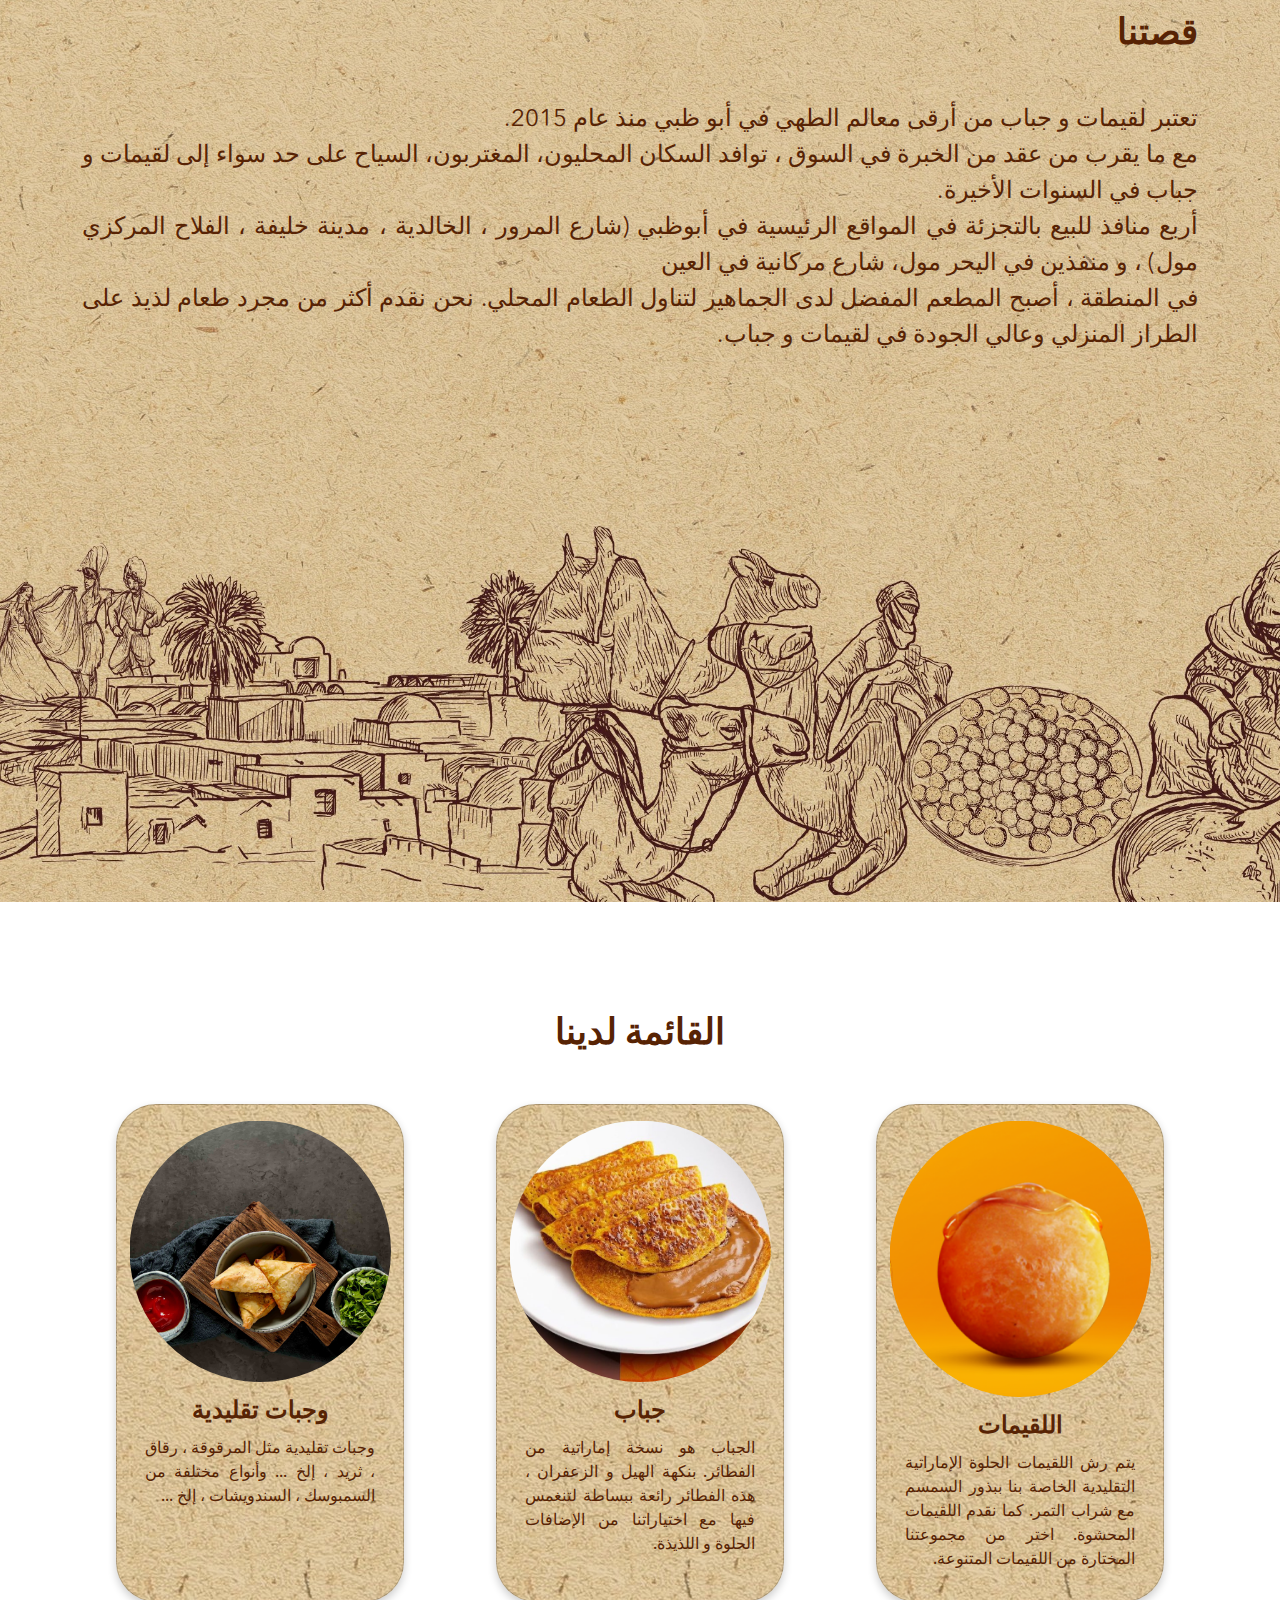
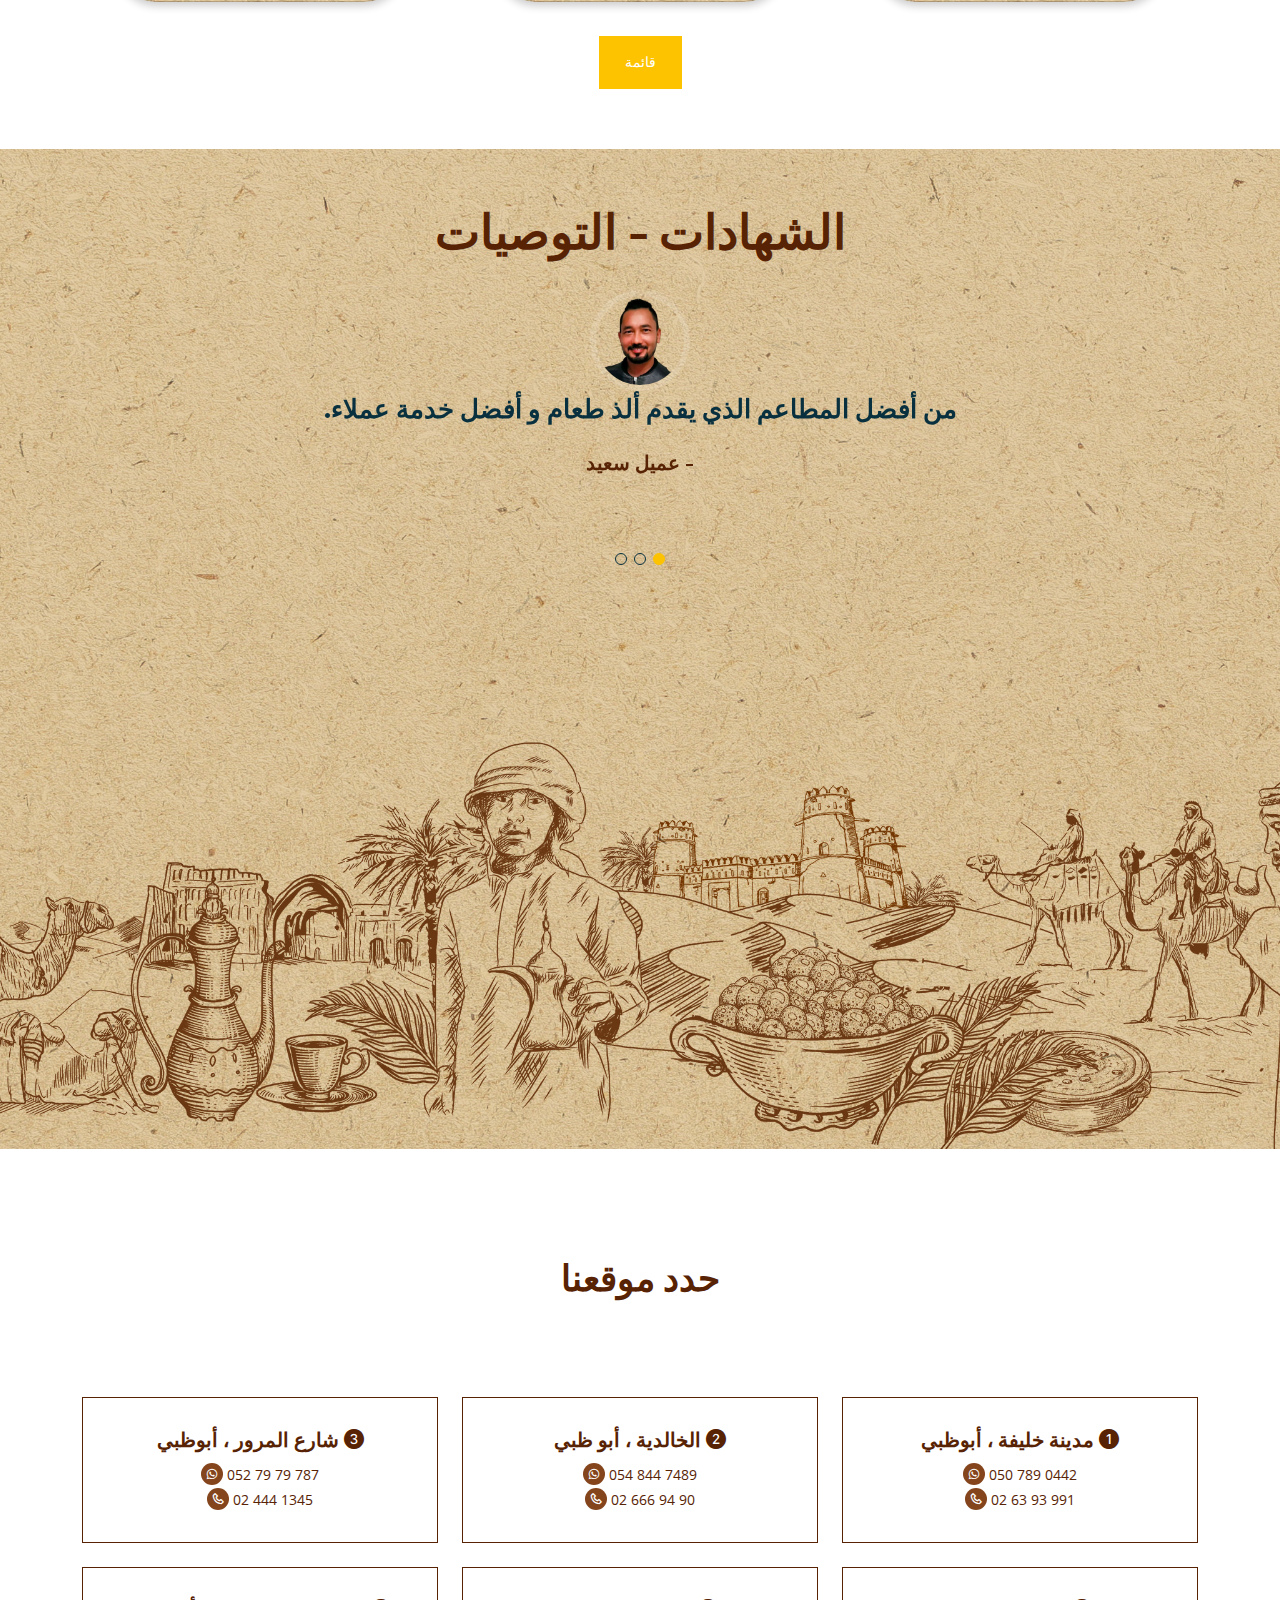
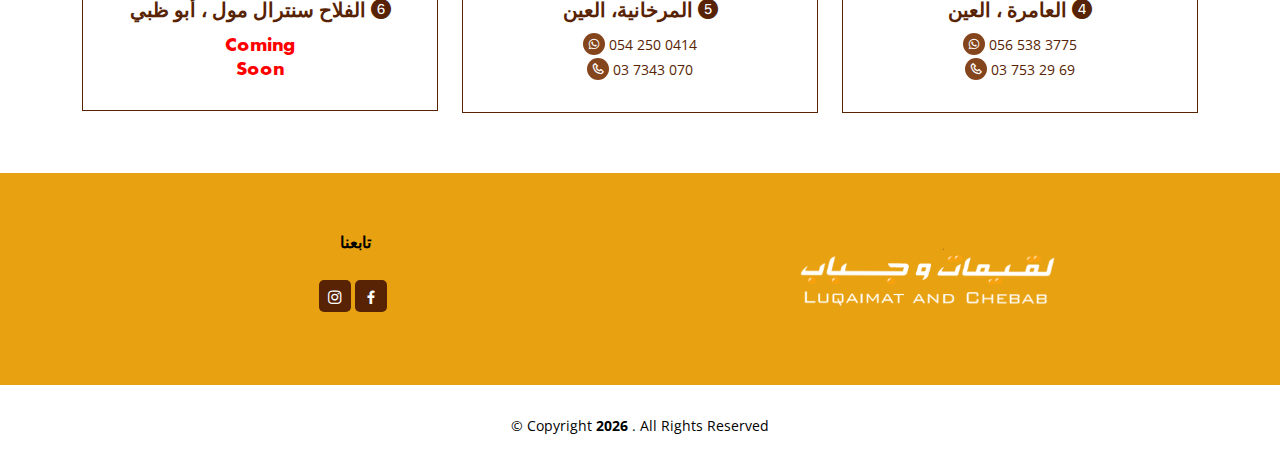
==== commit 81435b43: "Add files via upload" ====
--- a/ar/index.html
+++ b/ar/index.html
@@ -52,7 +52,7 @@
           
           <li><a class="nav-link scrollto" href="#about">عن المطعم</a></li>
           <li><a class="nav-link scrollto" href="#menu">قائمة الطعام</a></li>
-          <li><a class="nav-link scrollto" href="#contact">اتصل بنا</a></li>
+          <li><a class="nav-link scrollto" href="contact.html">اتصل بنا</a></li>
           <li class="dropdown"><a href="#"><span>العربية</span> <i class="bi bi-chevron-down"></i></a>
             <ul>
               <li><a class="nav-link scrollto" href="../index.html">En</a></li>
@@ -231,21 +231,21 @@
                         <div class="carousel-inner">
                           <div class="carousel-item active">
                             <div class="testimonial-bar text-center wow slideInLeft">
-                               <img style=" width: 200px; border-radius: 50%; border: 6px solid rgba(255, 255, 255, 0.15); margin: 0 auto;"src="../assets/img/testimonials/t1.png" class="testimonial-img" alt="">
+                               <img style=" width: 100px; border-radius: 50%; border: 6px solid rgba(255, 255, 255, 0.15); margin: 0 auto;"src="../assets/img/testimonials/t1.png" class="testimonial-img" alt="">
                               <p class="reviewbar">من أفضل المطاعم الذي يقدم ألذ طعام و أفضل خدمة عملاء.</p>
                               <h6 class="review-name secondary font-Av"style="">– عميل سعيد</h6>
                             </div>
                           </div>
                           <div class="carousel-item">
                            <div class="testimonial-bar text-center wow slideInDown">
-                              <img style=" width: 200px; border-radius: 50%; border: 6px solid rgba(255, 255, 255, 0.15); margin: 0 auto;"src="../assets/img/testimonials/t2.png" class="testimonial-img" alt="">
+                              <img style=" width: 100px; border-radius: 50%; border: 6px solid rgba(255, 255, 255, 0.15); margin: 0 auto;"src="../assets/img/testimonials/t2.png" class="testimonial-img" alt="">
                              <p class="reviewbar">حاليا الأفضل في المدينة. لذيذ و شهي جداً. أشكركم على خدمتكم.</p>
                              <h6 class="review-name secondary font-Av"style="">– عميل سعيد</h6>
                            </div>
                          </div>
                          <div class="carousel-item">
                            <div class="testimonial-bar text-center wow slideInRight">
-                              <img style=" width: 200px; border-radius: 50%; border: 6px solid rgba(255, 255, 255, 0.15); margin: 0 auto;"src="../assets/img/testimonials/t3.png" class="testimonial-img" alt="">
+                              <img style=" width: 100px; border-radius: 50%; border: 6px solid rgba(255, 255, 255, 0.15); margin: 0 auto;"src="../assets/img/testimonials/t3.png" class="testimonial-img" alt="">
                              <p class="reviewbar">لقد استمتعت بكل قضمة من الوجبة الكاملة فيها. كان الطعام كله رائعًا ولكن اللقيمات كانت جيدة جدًا. </p>
                              <h6 class="review-name secondary font-Av"style="">– عميل سعيد</h6>
                            </div>
@@ -369,6 +369,7 @@
     </div>
   </footer><!-- End Footer -->
 
+  <div id="preloader"></div>
   <a href="#" class="back-to-top d-flex align-items-center justify-content-center"><i class="bi bi-arrow-up-short"></i></a>
 
   <!-- Vendor JS Files -->
--- a/assets/css/style.css
+++ b/assets/css/style.css
@@ -60,7 +60,16 @@
   visibility: visible;
   opacity: 1;
 }
-
+div#preloader {
+  position: fixed;
+  left: 0;
+  top: 0;
+  z-index: 99999;
+  width: 100%;
+  height: 100%;
+  overflow: visible;
+  background: #fff url("../img/preloader.gif") no-repeat center center;
+}
 /*--------------------------------------------------------------
 # Header
 --------------------------------------------------------------*/
@@ -752,10 +761,11 @@
   text-align: justify; text-justify: inter-word;
   font-size: 1.2rem;
 }
-.about .image {
+.about .image img{
   background-image: url('assets/img/che.jpg') center center no-repeat;
   background-size: cover;
   min-height: 400px;
+  border: 1px solid #572304;
 }
 
 /*--buttons--*/
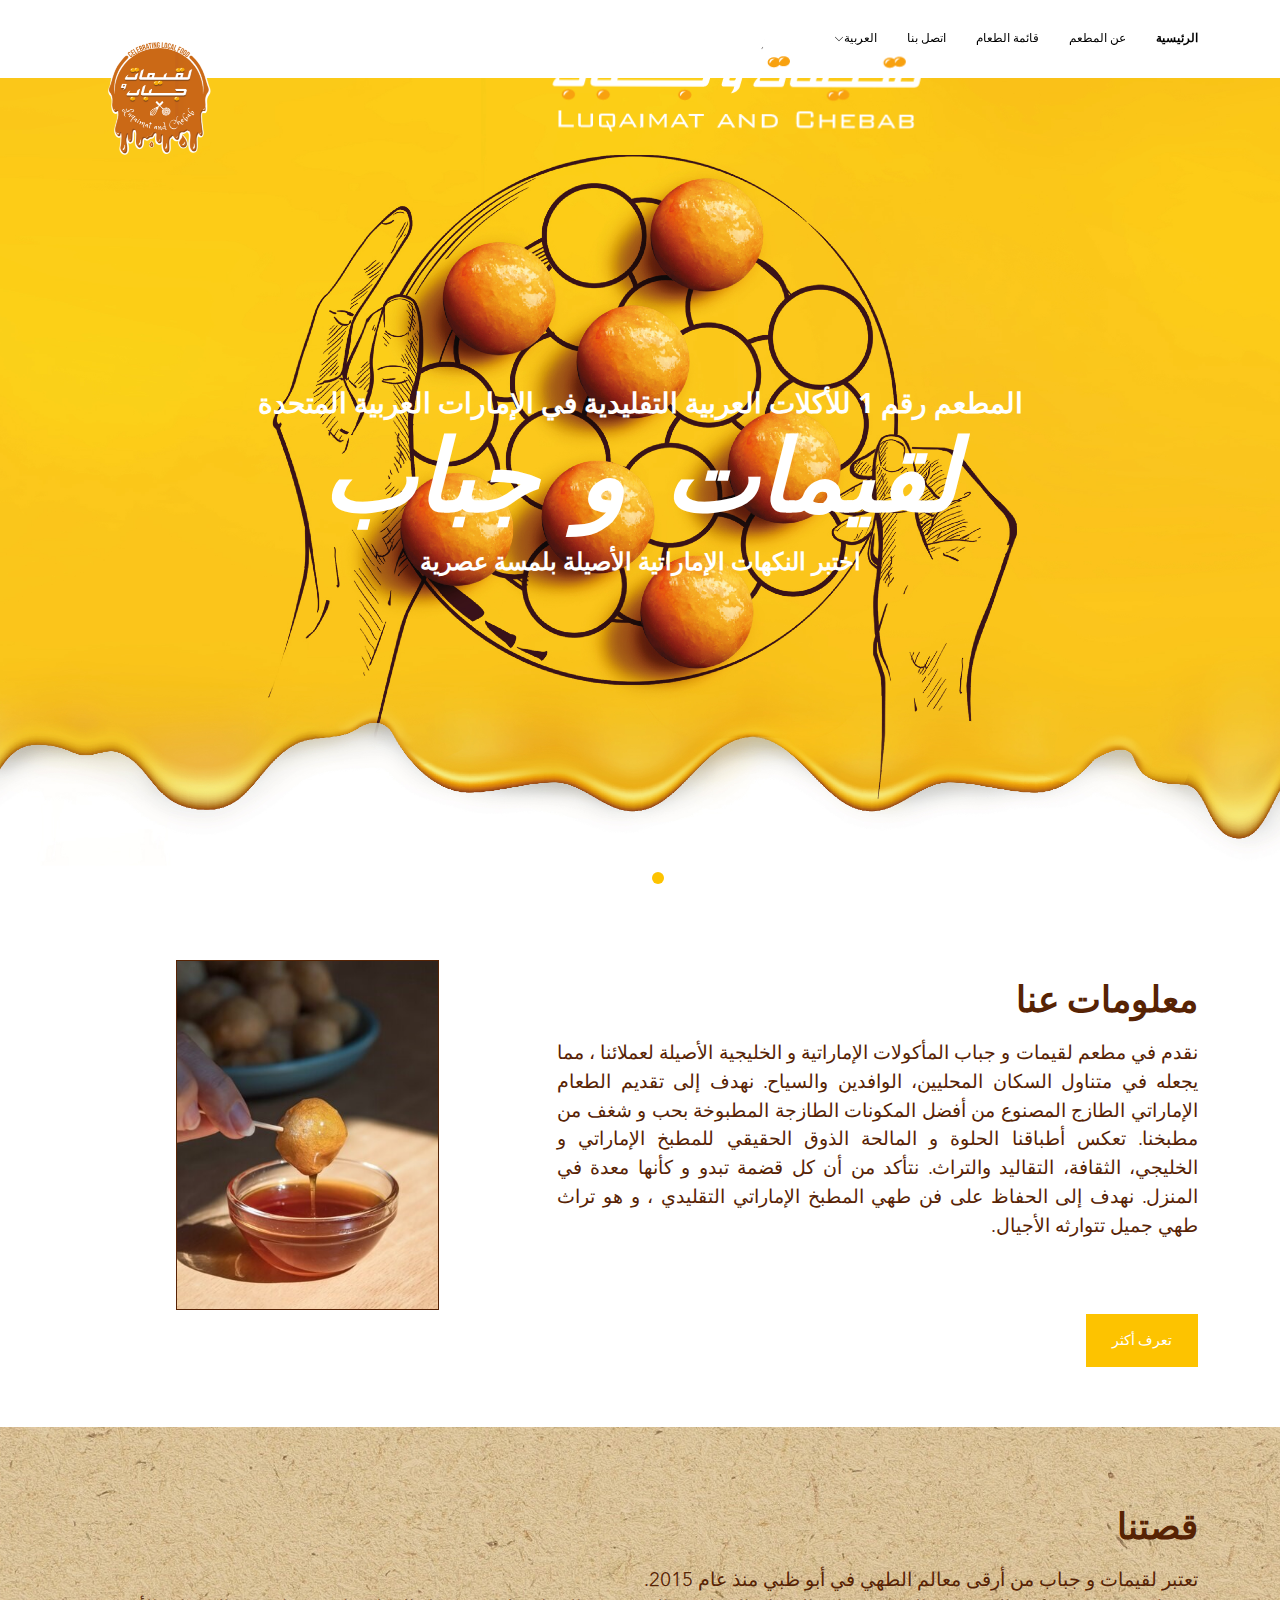
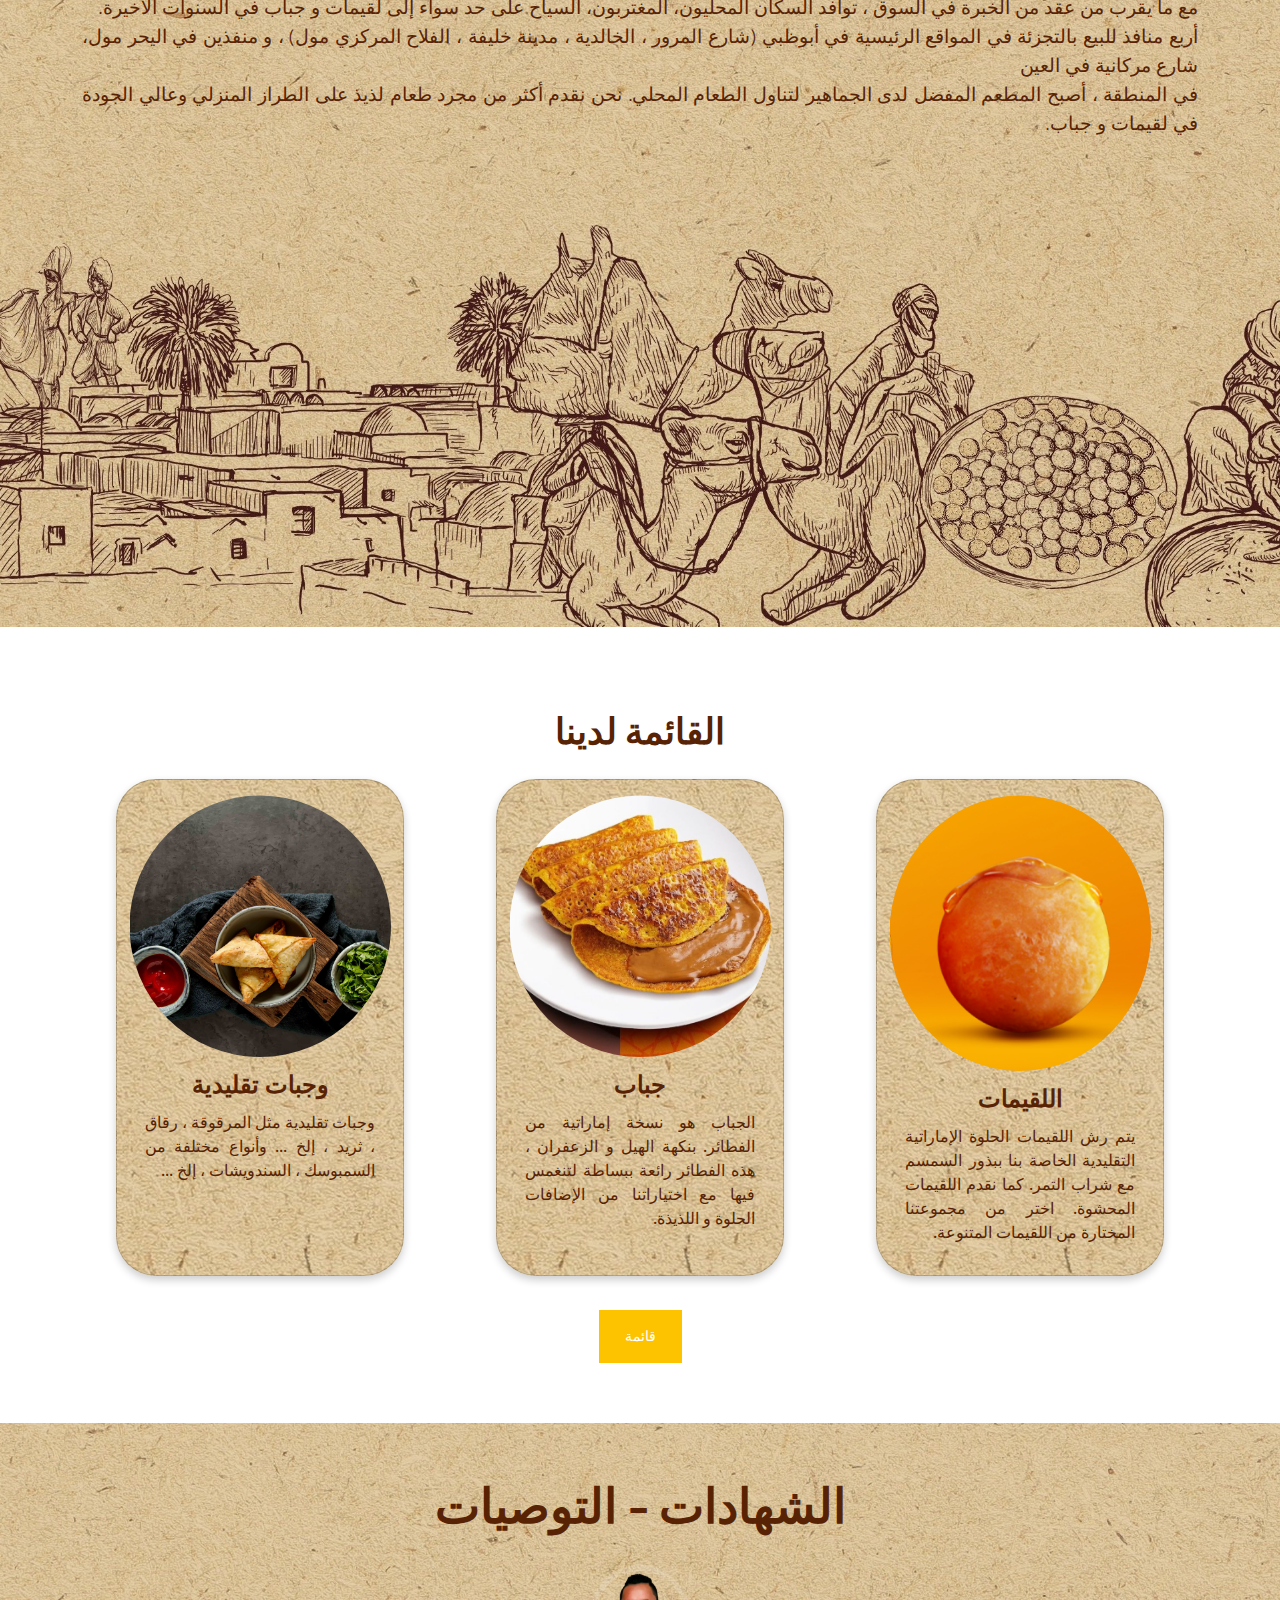
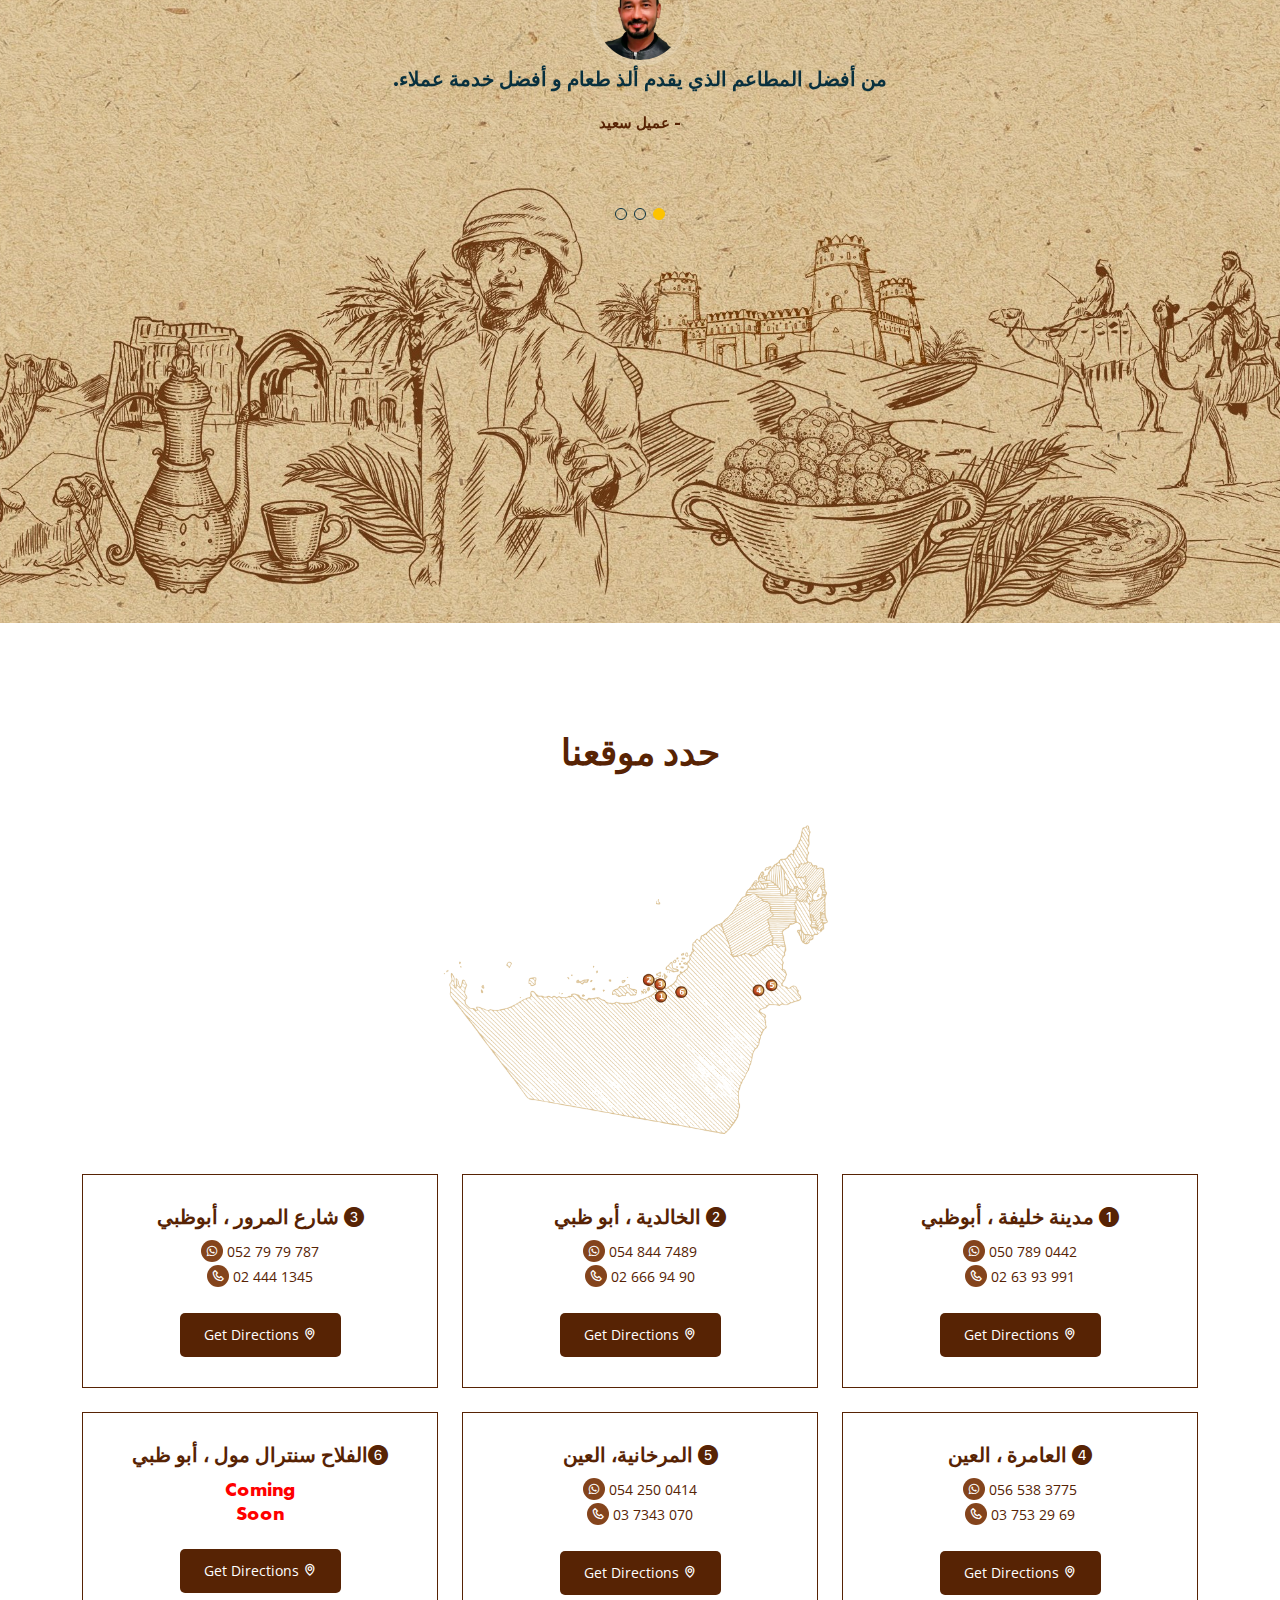
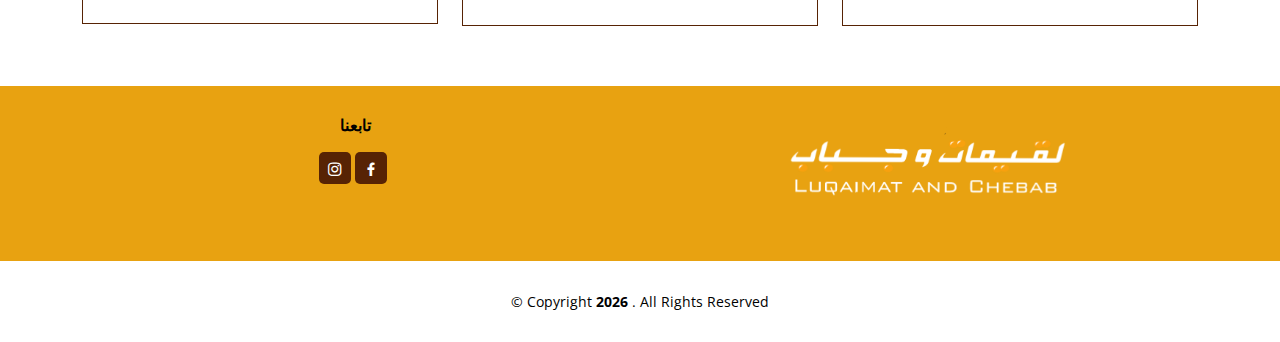
==== commit 2174d01b: "Add files via upload" ====
--- a/ar/index.html
+++ b/ar/index.html
@@ -215,7 +215,7 @@
                             <p class="card-text">وجبات تقليدية مثل المرقوقة ، رقاق ، ثريد ، إلخ ... وأنواع مختلفة من السمبوسك ، السندويشات ، إلخ ...</p>
                         </div>
                     </div>
-                    <div class="story-btn"><a href="menu.pdf" class="btn btn-primary">قائمة</a></div>
+                    <div class="story-btn"><a href="../menu.pdf" class="btn btn-primary">قائمة</a></div>
         </div>
 
       </div>
@@ -280,50 +280,56 @@
                </div>
               <div class="row" dir="rtl">
               
-              <div class="col-lg-4 col-md-6 loc">
-                <div class="info-box mt-4">
-                  
-                  <h3> <i class="bi bi-1-circle-fill"></i><a href="https://g.co/kgs/YSSGFh"> مدينة خليفة ، أبوظبي</a>  </h3>
+             <div class="col-lg-4 col-md-6 loc">
+                <div class="info-box mt-4">
+                  
+                  <h3> <i class="bi bi-1-circle-fill"></i><a href="https://goo.gl/maps/AbFPX1aQhxD8f6ee9"> مدينة خليفة ، أبوظبي</a>  </h3>
                   <div dir="ltr"><a href="http://wa.me/9710507890442"><i class="bx bxl-whatsapp"></i> 050 789 0442</a></div>
-                     <div dir="ltr"><a href="tel:02 63 93 991"><i class="bx bx-phone"></i> 02 63 93 991</a></div>
-                </div>
-              </div>
-              <div class="col-lg-4 col-md-6 loc">
-                <div class="info-box mt-4">
-                  
-                  <h3> <i class="bi bi-2-circle-fill"></i><a href="https://g.co/kgs/93PVRu">  الخالدية ، أبو ظبي </a> </h3>
+                     <div dir="ltr"><a href="tel:02 63 93 991"><i class="bx bx-phone"></i> 02 63 93 991</a></div><br>
+                      <div class="text-center"><a href="https://goo.gl/maps/AbFPX1aQhxD8f6ee9"><button type="submit"><i class="bx bx-map"></i> Get Directions</button></a></div>
+                </div>
+              </div>
+              <div class="col-lg-4 col-md-6 loc">
+                <div class="info-box mt-4">
+                  
+                  <h3> <i class="bi bi-2-circle-fill"></i><a href="https://goo.gl/maps/UosDVSxVGaMY4cpu6">  الخالدية ، أبو ظبي </a> </h3>
                     <div dir="ltr"><a href="http://wa.me/9710548447489"><i class="bx bxl-whatsapp"></i> 054 844 7489</a></div>
-                     <div dir="ltr"><a href="tel:02 666 94 90"><i class="bx bx-phone"></i> 02 666 94 90</a></div>
-                </div>
-              </div>
-              <div class="col-lg-4 col-md-6 loc">
-                <div class="info-box mt-4">
-                  
-                  <h3> <i class="bi bi-3-circle-fill"></i><a href="https://g.co/kgs/PSNAxJ"> شارع المرور ، أبوظبي</a> </h3>
+                     <div dir="ltr"><a href="tel:02 666 94 90"><i class="bx bx-phone"></i> 02 666 94 90</a></div><br>
+                      <div class="text-center"><a href="https://goo.gl/maps/UosDVSxVGaMY4cpu6"><button type="submit"><i class="bx bx-map"></i> Get Directions</button></a></div>
+                </div>
+              </div>
+              <div class="col-lg-4 col-md-6 loc">
+                <div class="info-box mt-4">
+                  
+                  <h3> <i class="bi bi-3-circle-fill"></i><a href="https://goo.gl/maps/YpYWH1wdKff5cbSz7"> شارع المرور ، أبوظبي</a> </h3>
                   <div dir="ltr"><a href="http://wa.me/9710527979787"><i class="bx bxl-whatsapp"></i> 052 79 79 787</a></div>
-                     <div dir="ltr"><a href="tel:02 444 1345"><i class="bx bx-phone"></i> 02 444 1345</a></div>
-                </div>
-              </div>
-              <div class="col-lg-4 col-md-6 loc">
-                <div class="info-box mt-4">
-                  
-                  <h3> <i class="bi bi-4-circle-fill"></i><a href="https://g.co/kgs/gHLoz1">  العامرة ، العين</a> </h3>
+                     <div dir="ltr"><a href="tel:02 444 1345"><i class="bx bx-phone"></i> 02 444 1345</a></div><br>
+                      <div class="text-center"><a href="https://goo.gl/maps/YpYWH1wdKff5cbSz7"><button type="submit"><i class="bx bx-map"></i> Get Directions</button></a></div>
+                </div>
+              </div>
+              <div class="col-lg-4 col-md-6 loc">
+                <div class="info-box mt-4">
+                  
+                  <h3> <i class="bi bi-4-circle-fill"></i><a href="https://goo.gl/maps/H7pfESWWXbKV77Je7">  العامرة ، العين</a> </h3>
                     <div dir="ltr"><a href="http://wa.me/9710565383775"><i class="bx bxl-whatsapp"></i> 056 538 3775</a></div>
-                     <div dir="ltr"><a href="tel:03 753 29 69"><i class="bx bx-phone"></i> 03 753 29 69</a></div>
-                </div>
-              </div>
-              <div class="col-lg-4 col-md-6 loc">
-                <div class="info-box mt-4">
-                  
-                  <h3> <i class="bi bi-5-circle-fill"></i><a href="https://g.co/kgs/pycQu7"> المرخانية، العين</a> </h3>
+                     <div dir="ltr"><a href="tel:03 753 29 69"><i class="bx bx-phone"></i> 03 753 29 69</a></div><br>
+                      <div class="text-center"><a href="https://goo.gl/maps/H7pfESWWXbKV77Je7"><button type="submit"><i class="bx bx-map"></i> Get Directions</button></a></div>
+                </div>
+              </div>
+              <div class="col-lg-4 col-md-6 loc">
+                <div class="info-box mt-4">
+                  
+                  <h3> <i class="bi bi-5-circle-fill"></i><a href="https://goo.gl/maps/UosDVSxVGaMY4cpu6"> المرخانية، العين</a> </h3>
                   <div dir="ltr"><a href="http://wa.me/9710542500414"><i class="bx bxl-whatsapp"></i> 054 250 0414</a></div>
-                     <div dir="ltr"><a href="tel:03 7343 070"><i class="bx bx-phone"></i> 03 7343 070</a></div>
-                </div>
-              </div>
-              <div class="col-lg-4 col-md-6 loc">
-                <div class="info-box mt-4">
-                  <h3> <i class="bi bi-6-circle-fill"></i> الفلاح سنترال مول ، أبو ظبي</h3>
-                  <p style="color:red; font-weight: bolder;font-family: 'Futura PT'; font-size: 20px; padding-bottom: px;">Coming <br>Soon </p>
+                     <div dir="ltr"><a href="tel:03 7343 070"><i class="bx bx-phone"></i> 03 7343 070</a></div><br>
+                      <div class="text-center"><a href="https://goo.gl/maps/UosDVSxVGaMY4cpu6"><button type="submit"><i class="bx bx-map"></i> Get Directions</button></a></div>
+                </div>
+              </div>
+              <div class="col-lg-4 col-md-6 loc">
+                <div class="info-box mt-4">
+                  <h3> <i class="bi bi-6-circle-fill"></i>الفلاح سنترال مول ، أبو ظبي</h3>
+                  <p style="color:red; font-weight: bolder;font-family: 'Futura PT'; font-size: 20px; padding-bottom: px;">Coming <br>Soon </p><br>
+                      <div class="text-center"><a><button type="submit"><i class="bx bx-map"></i> Get Directions</button></a></div>
                 </div>
               </div>
             </div>
--- a/assets/css/style.css
+++ b/assets/css/style.css
@@ -60,6 +60,10 @@
   visibility: visible;
   opacity: 1;
 }
+
+/*--------------------------------------------------------------
+# Preloader
+--------------------------------------------------------------*/
 div#preloader {
   position: fixed;
   left: 0;
@@ -70,6 +74,27 @@
   overflow: visible;
   background: #fff url("../img/preloader.gif") no-repeat center center;
 }
+.loader {
+    border: 16px solid #f3f3f3; /* Light grey */
+    border-top: 16px solid #048023; /* Dark Green */
+    border-radius: 50%;
+    width: 120px;
+    height: 120px;
+    animation: spinloader 2s linear infinite;
+}
+.loader img{
+    height : 120px;
+    width : 120px;
+    animation: spinlogo 2s linear infinite;
+}
+@keyframes spinloader {
+    0% { transform: rotate(0deg); }
+    100% { transform: rotate(360deg); }
+}
+@keyframes spinlogo {
+    0% { transform: rotate(360deg); }
+    100% { transform: rotate(0deg); }
+}
 /*--------------------------------------------------------------
 # Header
 --------------------------------------------------------------*/
@@ -116,10 +141,9 @@
 #header .logo-scroll img {
   max-height: 150px;
   position: absolute;
-  margin-top: -15px;
-  visibility: hidden;
-
-}
+  margin-bottom: -15px;
+}
+
 
 
 /*--------------------------------------------------------------
@@ -150,8 +174,8 @@
   align-items: center;
   justify-content: space-between;
   padding: 10px 0 10px 30px;
-  font-family: "Futura PT";
-  font-size: 15px;
+  font-family: 'Avenir Next LT Pro';
+  font-size: 12px;
   font-weight: 500;
   color: #000;
   white-space: nowrap;
@@ -160,7 +184,7 @@
 
 .navbar a i,
 .navbar a:focus i {
-  font-size: 12px;
+  font-size: 10px;
   line-height: 0;
   margin-left: 5px;
 }
@@ -401,7 +425,7 @@
 
 #hero .carousel-item::before {
   content: "";
-  background-color: rgba(30, 35, 40, 0.4);
+  background-color: rgba(30, 35, 40, 0);
 }
 
 #hero .carousel-container {
@@ -421,7 +445,7 @@
 
 #hero h2 {
   color: #fff;
-  margin-bottom: 20px;
+  margin-bottom: 0px;
   font-size: 100px;
   font-weight: 700;
 }
@@ -429,8 +453,8 @@
 #hero p {
   -webkit-animation-delay: 0.4s;
   animation-delay: 0.4s;
-  margin: 0 auto 30px auto;
-  color: #fdc300;
+  margin: 0 auto 10px auto;
+  color: #fff;
   font-weight: bolder;
   font-size: 24px;
 }
@@ -438,7 +462,7 @@
   -webkit-animation-delay: 0.4s;
   animation-delay: 0.4s;
   margin: 0 auto 0px auto;
-  color: #fdc300;
+  color: #fff;
   font-weight: bolder;
   font-size: 28px;
 }
@@ -511,7 +535,7 @@
 }
 
 #hero .btn-get-started {
-  font-family: "Futura PT"
+  font-family: "Futura PT";
   font-weight: 500;
   font-size: 14px;
   letter-spacing: 1px;
@@ -560,7 +584,12 @@
 
 @media (max-width: 364px) {
   .last {
-    padding-bottom: 600px;
+    padding-bottom: 620px;
+  }
+}
+@media (max-width: 280px) {
+  .last {
+    padding-bottom: 680px;
   }
 }
 
@@ -702,28 +731,47 @@
 --------------------------------------------------------------*/
 
 #story{
-  background-image: url('../img/bg/bg-2.jpg');
+  background-image: url('../img/bg/bg-222.jpg');
   background-size: cover;
-  min-height: 1000px;
+  min-height: 800px;
   overflow: hidden;
   background-repeat: no-repeat;
   background-position: center;
+  font-size: ;
+}
+@media (min-width: 1300px) and (max-width:1799px){
+    #story{
+     background: url('../img/bg/bg-23.jpg') no-repeat;
+     background-size: cover;
+     min-height: 700px;
+     font-size: 20px;
+  
+    }
 }
 @media (min-width: 1800px) and (max-width:3900px){
     #story{
      background: url('../img/bg/bg-22.jpg') no-repeat;
      background-size: cover;
-     min-height: 1500px;
+     min-height: 1000px;
      font-size: 20px;
   
     }
 }
+@media (min-width: 100px) and (max-width:800px){
+    #story{
+     background: url('../img/bg/bg-2.jpg') center center no-repeat;
+     background-size: cover;
+     min-height: 1000px;
+     font-size: 20px;
+  
+    }
+}
 .about .content h2 {
   font-weight: 800;
   font-size: 36px;
-  line-height: 60px;
-  margin-top: 40px;
-  margin-bottom: 40px;
+  line-height: 40px;
+  margin-top: 20px;
+  margin-bottom: 20px;
   text-transform: uppercase;
 }
 
@@ -754,7 +802,7 @@
 .about .content p {
   margin-bottom: 0;
   text-align: justify; text-justify: inter-word;
-  font-size: 24px;
+  font-size: 19.2px;
 }
 #about .content p {
   margin-bottom: 0;
@@ -764,7 +812,7 @@
 .about .image img{
   background-image: url('assets/img/che.jpg') center center no-repeat;
   background-size: cover;
-  min-height: 400px;
+  max-height: 350px;
   border: 1px solid #572304;
 }
 
@@ -806,6 +854,7 @@
 .btn-black:hover , .btn-black:focus {
     color: #fdc300;
     background: #ffffff;
+    border: 1px solid;
     border-color: #fdc300;
     box-shadow: inset 0 -50px 0 #ffffff !important;
 }
@@ -839,7 +888,7 @@
 .menu .content h2 {
   font-weight: 800;
   font-size: 36px;
-  line-height: 60px;
+  line-height: 10px;
   margin-top: 40px;
   text-transform: uppercase;
 }
@@ -1073,165 +1122,39 @@
   }
 }
 
-/*--------------------------------------------------------------
-# Pricing
---------------------------------------------------------------*/
-.pricing .box {
-  padding: 20px;
-  background: #fff;
-  text-align: center;
-  box-shadow: 0px 0px 4px rgba(0, 0, 0, 0.12);
-  border-radius: 5px;
-  position: relative;
-  overflow: hidden;
-}
-
-.pricing h3 {
-  font-weight: 400;
-  margin: -20px -20px 20px -20px;
-  padding: 20px 15px;
-  font-size: 16px;
-  font-weight: 600;
-  color: #777777;
-  background: #f8f8f8;
-}
-
-.pricing h4 {
-  font-size: 36px;
-  color: #fdc300;
-  font-weight: 600;
-  font-family: 'Avenir Next LT Pro' !important;
-  margin-bottom: 20px;
-}
-
-.pricing h4 sup {
-  font-size: 20px;
-  top: -15px;
-  left: -3px;
-}
-
-.pricing h4 span {
-  color: #bababa;
-  font-size: 16px;
-  font-weight: 300;
-}
-
-.pricing ul {
-  padding: 0;
-  list-style: none;
-  color: #572304;
-  text-align: center;
-  line-height: 20px;
-  font-size: 14px;
-}
-
-.pricing ul li {
-  padding-bottom: 16px;
-}
-
-.pricing ul i {
-  color: #fdc300;
-  font-size: 18px;
-  padding-right: 4px;
-}
-
-.pricing ul .na {
-  color: #ccc;
-  text-decoration: line-through;
-}
-
-.pricing .btn-wrap {
-  margin: 20px -20px -20px -20px;
-  padding: 20px 15px;
-  background: #f8f8f8;
-  text-align: center;
-}
-
-.pricing .btn-buy {
-  background: #fdc300;
-  display: inline-block;
-  padding: 8px 35px 9px 35px;
-  border-radius: 4px;
-  color: #fff;
-  transition: none;
-  font-size: 14px;
-  font-weight: 400;
-  font-family: "Futura PT"
-  font-weight: 600;
-  transition: 0.3s;
-}
-
-.pricing .btn-buy:hover {
-  background: #e6b40b;
-}
-
-.pricing .featured h3 {
-  color: #fff;
-  background: #fdc300;
-}
-
-.pricing .advanced {
-  width: 200px;
-  position: absolute;
-  top: 18px;
-  right: -68px;
-  transform: rotate(45deg);
-  z-index: 1;
-  font-size: 14px;
-  padding: 1px 0 3px 0;
-  background: #fdc300;
-  color: #fff;
-}
-
-/*--------------------------------------------------------------
-# Frequently Asked Questions
---------------------------------------------------------------*/
-.faq .faq-item {
-  margin: 20px 0;
-  padding: 20px 0;
-  border-bottom: 1px solid white;
-}
-
-.faq .faq-item i {
-  color: #dee2e6;
-  font-size: 20px;
-  float: left;
-  line-height: 0;
-  padding: 13px 0 0 0;
-  margin: 0;
-}
-
-.faq .faq-item h4 {
-  font-size: 16px;
-  line-height: 26px;
-  font-weight: 500;
-  margin: 0 0 10px 28px;
-  font-family: 'Avenir Next LT Pro' !important;
-}
-
-.faq .faq-item p {
-  font-size: 15px;
-}
 
 /*--------------------------------------------------------------
 # Testimonials
 --------------------------------------------------------------*/
 .Testimonial-block{
-     background: url('../img/bg/bg-3.jpg') center center no-repeat ;
+     background: url('../img/bg/bg-333.jpg') center center no-repeat ;
      background-size: cover;
-     min-height: 1000px;
+     min-height: 800px;
      overflow: hidden;
      background-repeat: no-repeat;
      background-position: center;
      
      
 }
+
 @media (min-width: 1800px) and (max-width:3900px){
     
     .Testimonial-block{
      background: url('../img/bg/bg-33.jpg') center center no-repeat;
      background-size: cover;
-     min-height: 1500px;
+     min-height: 1000px;
+     font-size: 20px;
+    
+}
+
+
+}
+@media (min-width: 1500px) and (max-width:1799px){
+    
+    .Testimonial-block{
+     background: url('../img/bg/bg-34.jpg') center center no-repeat;
+     background-size: cover;
+     min-height: 800px;
      font-size: 20px;
     
 }
@@ -1247,8 +1170,8 @@
 .Testimonial-block .testimonial-bar p.reviewbar {
     max-width: 920px;
     margin: 0 auto 20px auto;
-    font-size: 26px;
-    line-height: 36px;
+    font-size: 20px;
+    line-height: 26px;
     color: #08303e;
     font-weight: bold;
     font-family: "Futura PT";
@@ -1256,8 +1179,8 @@
 .Testimonial-block .testimonial-bar h6.review-name {
     max-width: 920px;
     margin: 0 auto 20px auto;
-    font-size: 20px;
-    line-height: 36px;
+    font-size: 15px;
+    line-height: 26px;
     font-weight: bold;
     font-family: "Futura PT";
 }
@@ -1664,6 +1587,18 @@
 }
 
 .contact .php-email-form button[type=submit] {
+  background: #572304;
+  border: 0;
+  padding: 10px 24px;
+  color: #fff;
+  transition: 0.4s;
+  border-radius: 5px;
+}
+
+#contact .content .info-box button[type=submit]:hover {
+  background: #ffc85a;
+}
+#contact .content .info-box button[type=submit] {
   background: #572304;
   border: 0;
   padding: 10px 24px;
@@ -2234,7 +2169,7 @@
 
 
 #footer .footer-top {
-  padding: 60px 0 30px 0;
+  padding: 30px 0 15px 0;
   background: #fff;
 }
 
@@ -2242,7 +2177,7 @@
   margin-bottom: 30px;
 }
 
-#footer .footer-top .footer-contact h3 {
+/*#footer .footer-top .footer-contact h3 {
   font-size: 32px;
   margin: 0 0 10px 0;
   padding: 2px 0 2px 0;
@@ -2257,14 +2192,13 @@
   line-height: 24px;
   margin-bottom: 0;
   color: #5e5e5e;
-}
+}*/
 
 #footer .footer-top h4 {
   font-size: 16px;
   font-weight: bold;
   color: #37517e;
   position: relative;
-  padding-bottom: 12px;
 }
 
 #footer .footer-top .footer-links {
@@ -2370,7 +2304,7 @@
 }
 
 .footimg{
-  max-width: 25rem;
+  max-width: 27rem;
   height: auto;
 }
 @media all and (max-width:660px){
@@ -2378,3 +2312,4 @@
   max-width: 10rem;
   height: auto;
 }
+
